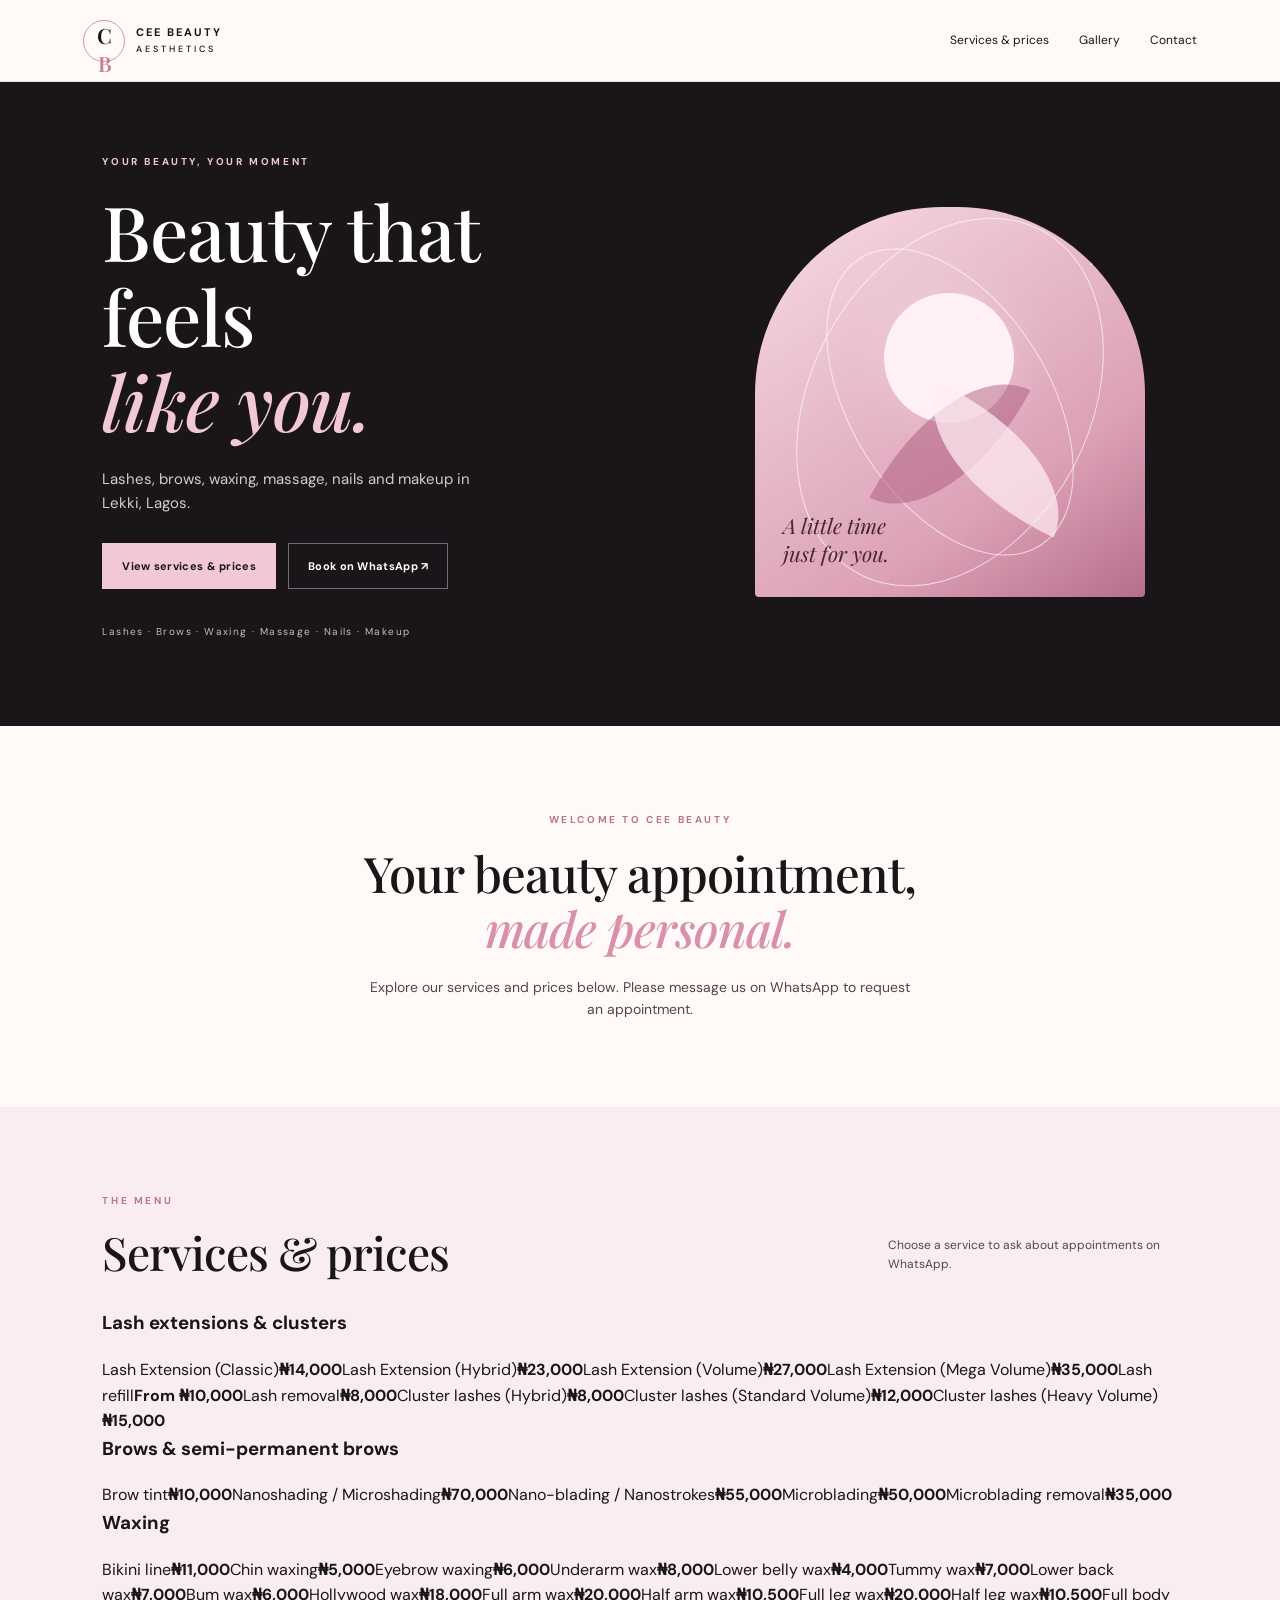
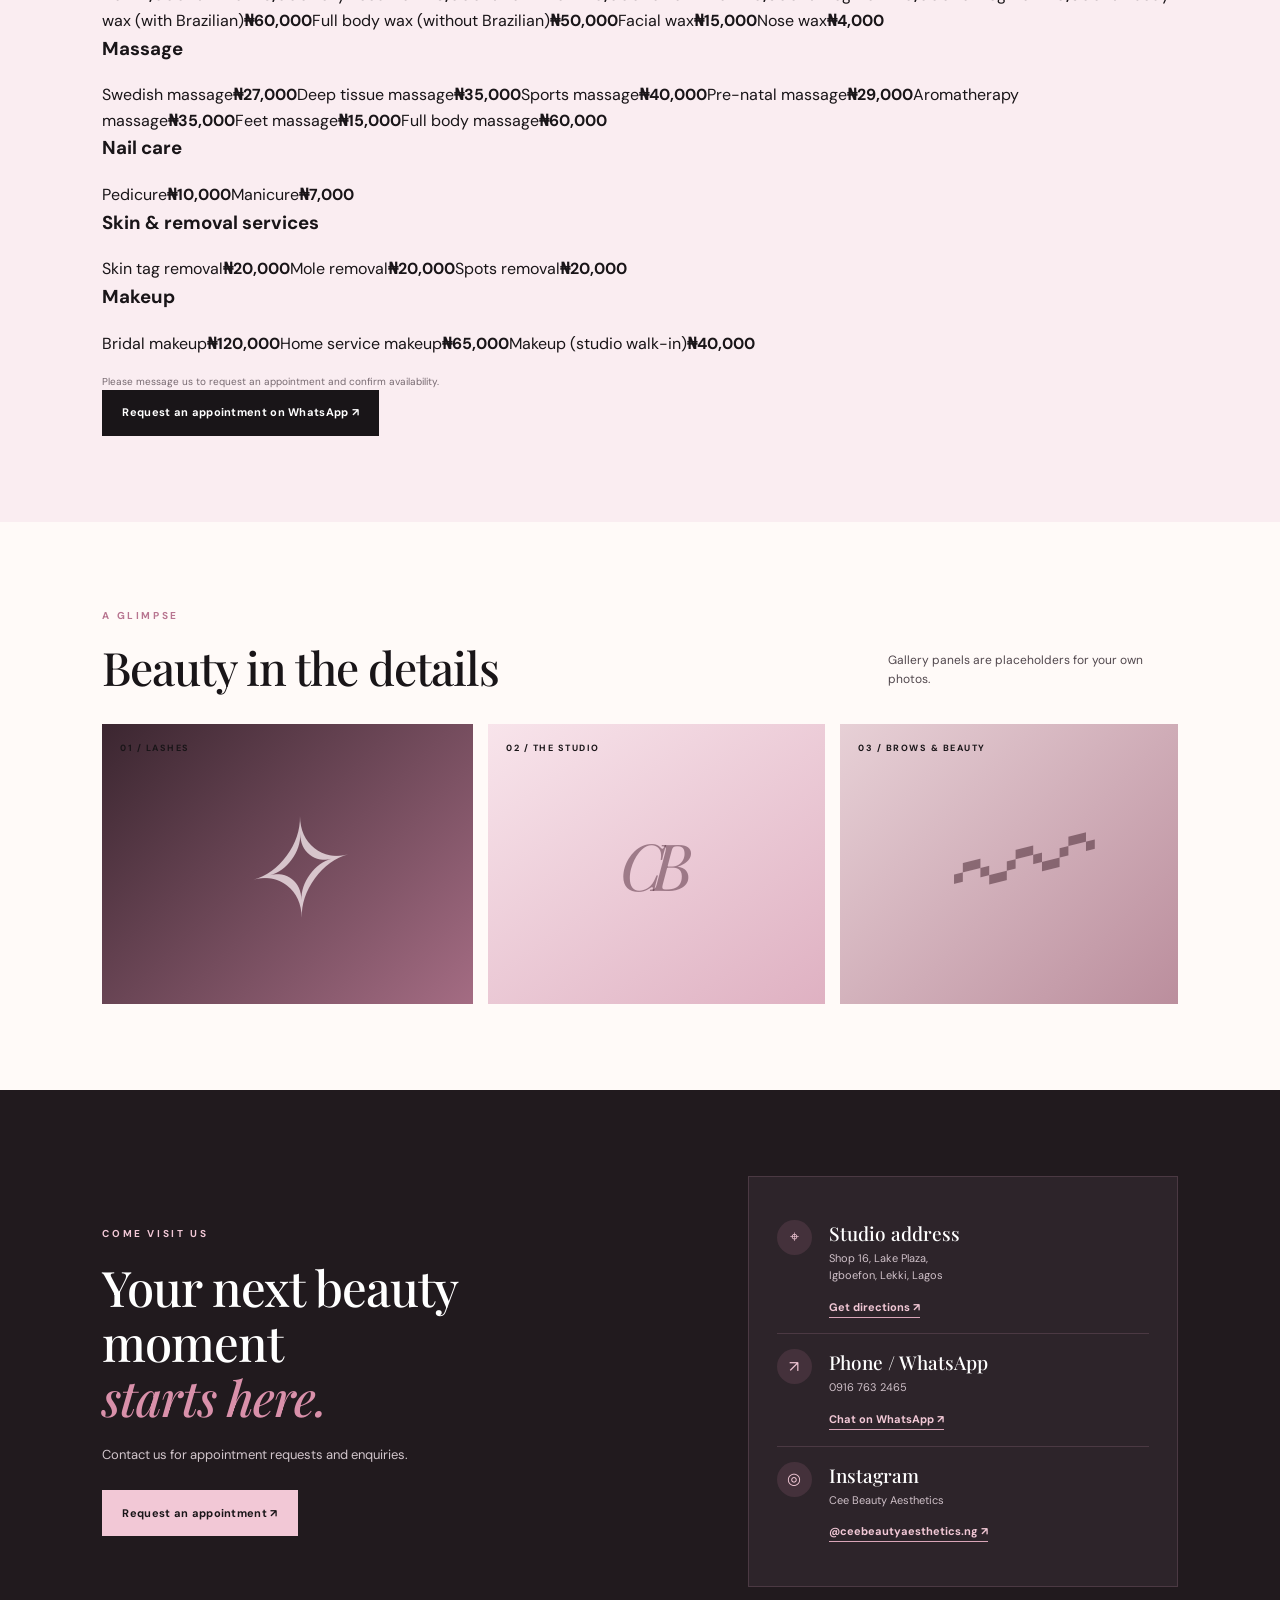
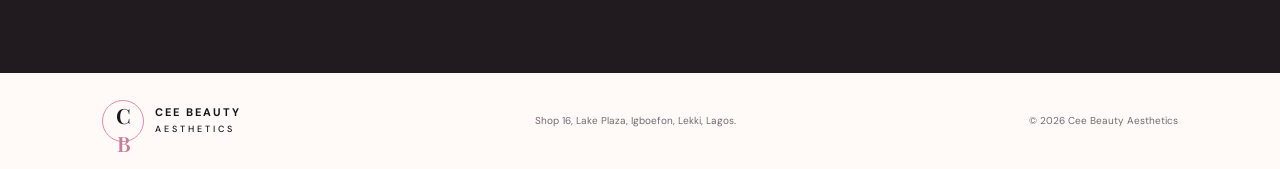
==== index.html @ 44497f0c "Add files via upload" ====
<!DOCTYPE html>
<html lang="en"><head>
<meta charset="UTF-8"><meta name="viewport" content="width=device-width, initial-scale=1">
<meta name="theme-color" content="#171316">
<meta name="description" content="Cee Beauty Aesthetics in Igboefon, Lekki, Lagos. View beauty services and prices and request appointments on WhatsApp.">
<title>Cee Beauty Aesthetics | Lekki, Lagos</title><link rel="stylesheet" href="style.css">
</head><body>
<header class="site-header">
<a class="brand" href="#home" aria-label="Cee Beauty Aesthetics home"><span class="brand-mark">C<span>B</span></span><span class="brand-name">CEE BEAUTY <small>AESTHETICS</small></span></a>
<button class="menu-toggle" id="menuToggle" aria-label="Open navigation" aria-expanded="false">☰</button>
<nav id="navMenu"><a href="#services">Services & prices</a><a href="#gallery">Gallery</a><a href="#contact">Contact</a></nav>
</header><main>
<section class="hero" id="home"><div class="hero-copy"><p class="eyebrow">YOUR BEAUTY, YOUR MOMENT</p>
<h1>Beauty that feels<br><em>like you.</em></h1><p class="hero-text">Lashes, brows, waxing, massage, nails and makeup in Lekki, Lagos.</p>
<div class="hero-actions"><a class="button button-pink" href="#services">View services & prices</a><a class="button button-outline" href="#" data-whatsapp>Book on WhatsApp ↗</a></div>
<p class="hero-note">Lashes · Brows · Waxing · Massage · Nails · Makeup</p></div>
<div class="hero-art" role="img" aria-label="Abstract blush-pink beauty-inspired artwork"><div class="art-orbit orbit-one"></div><div class="art-orbit orbit-two"></div><div class="art-sun"></div><div class="art-petal petal-one"></div><div class="art-petal petal-two"></div><div class="art-caption">A little time<br>just for you.</div><span class="art-star">✳</span></div></section>
<section class="intro section-pad"><p class="eyebrow">WELCOME TO CEE BEAUTY</p><h2>Your beauty appointment,<br><em>made personal.</em></h2><p>Explore our services and prices below. Please message us on WhatsApp to request an appointment.</p></section>
<section class="services section-pad" id="services"><div class="section-heading"><div><p class="eyebrow">THE MENU</p><h2>Services & prices</h2></div><p>Choose a service to ask about appointments on WhatsApp.</p></div>
<div class="price-category"><h3>Lash extensions &amp; clusters</h3><div class="price-list"><a href="#" data-service="Lash Extension (Classic)" class="price-row"><span>Lash Extension (Classic)</span><strong>₦14,000</strong></a><a href="#" data-service="Lash Extension (Hybrid)" class="price-row"><span>Lash Extension (Hybrid)</span><strong>₦23,000</strong></a><a href="#" data-service="Lash Extension (Volume)" class="price-row"><span>Lash Extension (Volume)</span><strong>₦27,000</strong></a><a href="#" data-service="Lash Extension (Mega Volume)" class="price-row"><span>Lash Extension (Mega Volume)</span><strong>₦35,000</strong></a><a href="#" data-service="Lash refill" class="price-row"><span>Lash refill</span><strong>From ₦10,000</strong></a><a href="#" data-service="Lash removal" class="price-row"><span>Lash removal</span><strong>₦8,000</strong></a><a href="#" data-service="Cluster lashes (Hybrid)" class="price-row"><span>Cluster lashes (Hybrid)</span><strong>₦8,000</strong></a><a href="#" data-service="Cluster lashes (Standard Volume)" class="price-row"><span>Cluster lashes (Standard Volume)</span><strong>₦12,000</strong></a><a href="#" data-service="Cluster lashes (Heavy Volume)" class="price-row"><span>Cluster lashes (Heavy Volume)</span><strong>₦15,000</strong></a></div></div>
<div class="price-category"><h3>Brows &amp; semi-permanent brows</h3><div class="price-list"><a href="#" data-service="Brow tint" class="price-row"><span>Brow tint</span><strong>₦10,000</strong></a><a href="#" data-service="Nanoshading / Microshading" class="price-row"><span>Nanoshading / Microshading</span><strong>₦70,000</strong></a><a href="#" data-service="Nano-blading / Nanostrokes" class="price-row"><span>Nano-blading / Nanostrokes</span><strong>₦55,000</strong></a><a href="#" data-service="Microblading" class="price-row"><span>Microblading</span><strong>₦50,000</strong></a><a href="#" data-service="Microblading removal" class="price-row"><span>Microblading removal</span><strong>₦35,000</strong></a></div></div>
<div class="price-category"><h3>Waxing</h3><div class="price-list"><a href="#" data-service="Bikini line" class="price-row"><span>Bikini line</span><strong>₦11,000</strong></a><a href="#" data-service="Chin waxing" class="price-row"><span>Chin waxing</span><strong>₦5,000</strong></a><a href="#" data-service="Eyebrow waxing" class="price-row"><span>Eyebrow waxing</span><strong>₦6,000</strong></a><a href="#" data-service="Underarm wax" class="price-row"><span>Underarm wax</span><strong>₦8,000</strong></a><a href="#" data-service="Lower belly wax" class="price-row"><span>Lower belly wax</span><strong>₦4,000</strong></a><a href="#" data-service="Tummy wax" class="price-row"><span>Tummy wax</span><strong>₦7,000</strong></a><a href="#" data-service="Lower back wax" class="price-row"><span>Lower back wax</span><strong>₦7,000</strong></a><a href="#" data-service="Bum wax" class="price-row"><span>Bum wax</span><strong>₦6,000</strong></a><a href="#" data-service="Hollywood wax" class="price-row"><span>Hollywood wax</span><strong>₦18,000</strong></a><a href="#" data-service="Full arm wax" class="price-row"><span>Full arm wax</span><strong>₦20,000</strong></a><a href="#" data-service="Half arm wax" class="price-row"><span>Half arm wax</span><strong>₦10,500</strong></a><a href="#" data-service="Full leg wax" class="price-row"><span>Full leg wax</span><strong>₦20,000</strong></a><a href="#" data-service="Half leg wax" class="price-row"><span>Half leg wax</span><strong>₦10,500</strong></a><a href="#" data-service="Full body wax (with Brazilian)" class="price-row"><span>Full body wax (with Brazilian)</span><strong>₦60,000</strong></a><a href="#" data-service="Full body wax (without Brazilian)" class="price-row"><span>Full body wax (without Brazilian)</span><strong>₦50,000</strong></a><a href="#" data-service="Facial wax" class="price-row"><span>Facial wax</span><strong>₦15,000</strong></a><a href="#" data-service="Nose wax" class="price-row"><span>Nose wax</span><strong>₦4,000</strong></a></div></div>
<div class="price-category"><h3>Massage</h3><div class="price-list"><a href="#" data-service="Swedish massage" class="price-row"><span>Swedish massage</span><strong>₦27,000</strong></a><a href="#" data-service="Deep tissue massage" class="price-row"><span>Deep tissue massage</span><strong>₦35,000</strong></a><a href="#" data-service="Sports massage" class="price-row"><span>Sports massage</span><strong>₦40,000</strong></a><a href="#" data-service="Pre-natal massage" class="price-row"><span>Pre-natal massage</span><strong>₦29,000</strong></a><a href="#" data-service="Aromatherapy massage" class="price-row"><span>Aromatherapy massage</span><strong>₦35,000</strong></a><a href="#" data-service="Feet massage" class="price-row"><span>Feet massage</span><strong>₦15,000</strong></a><a href="#" data-service="Full body massage" class="price-row"><span>Full body massage</span><strong>₦60,000</strong></a></div></div>
<div class="price-category"><h3>Nail care</h3><div class="price-list"><a href="#" data-service="Pedicure" class="price-row"><span>Pedicure</span><strong>₦10,000</strong></a><a href="#" data-service="Manicure" class="price-row"><span>Manicure</span><strong>₦7,000</strong></a></div></div>
<div class="price-category"><h3>Skin &amp; removal services</h3><div class="price-list"><a href="#" data-service="Skin tag removal" class="price-row"><span>Skin tag removal</span><strong>₦20,000</strong></a><a href="#" data-service="Mole removal" class="price-row"><span>Mole removal</span><strong>₦20,000</strong></a><a href="#" data-service="Spots removal" class="price-row"><span>Spots removal</span><strong>₦20,000</strong></a></div></div>
<div class="price-category"><h3>Makeup</h3><div class="price-list"><a href="#" data-service="Bridal makeup" class="price-row"><span>Bridal makeup</span><strong>₦120,000</strong></a><a href="#" data-service="Home service makeup" class="price-row"><span>Home service makeup</span><strong>₦65,000</strong></a><a href="#" data-service="Makeup (studio walk-in)" class="price-row"><span>Makeup (studio walk-in)</span><strong>₦40,000</strong></a></div></div>
<p class="fine-print">Please message us to request an appointment and confirm availability.</p><div class="center-cta"><a href="#" class="button button-dark" data-whatsapp>Request an appointment on WhatsApp ↗</a></div></section>
<section class="gallery section-pad" id="gallery"><div class="section-heading"><div><p class="eyebrow">A GLIMPSE</p><h2>Beauty in the details</h2></div><p>Gallery panels are placeholders for your own photos.</p></div>
<div class="gallery-grid"><div class="gallery-tile gallery-lash"><span>01 / LASHES</span><div class="gallery-art lash-art">✧</div></div><div class="gallery-tile gallery-studio"><span>02 / THE STUDIO</span><div class="gallery-art studio-art">C B</div></div><div class="gallery-tile gallery-brow"><span>03 / BROWS & BEAUTY</span><div class="gallery-art brow-art">〰</div></div></div></section>
<section class="visit section-pad" id="contact"><div class="visit-copy"><p class="eyebrow">COME VISIT US</p><h2>Your next beauty moment<br><em>starts here.</em></h2><p>Contact us for appointment requests and enquiries.</p><a class="button button-pink" href="#" data-whatsapp>Request an appointment ↗</a></div>
<div class="contact-card">
<div class="contact-item"><span class="contact-icon">⌖</span><div><h3>Studio address</h3><p>Shop 16, Lake Plaza,<br>Igboefon, Lekki, Lagos</p><a class="text-link" target="_blank" rel="noopener" href="https://www.google.com/maps/search/?api=1&query=Shop+16+Lake+Plaza+Igboefon+Lekki+Lagos">Get directions ↗</a></div></div>
<div class="contact-item"><span class="contact-icon">↗</span><div><h3>Phone / WhatsApp</h3><p>0916 763 2465</p><a class="text-link" href="https://wa.me/2349167632465" target="_blank" rel="noopener">Chat on WhatsApp ↗</a></div></div>
<div class="contact-item"><span class="contact-icon">◎</span><div><h3>Instagram</h3><p>Cee Beauty Aesthetics</p><a class="text-link" href="https://www.instagram.com/ceebeautyaesthetics.ng/" target="_blank" rel="noopener">@ceebeautyaesthetics.ng ↗</a></div></div>
</div></section></main>
<footer class="site-footer"><a class="brand footer-brand" href="#home"><span class="brand-mark">C<span>B</span></span><span class="brand-name">CEE BEAUTY <small>AESTHETICS</small></span></a><p>Shop 16, Lake Plaza, Igboefon, Lekki, Lagos.</p><p>© <span id="year"></span> Cee Beauty Aesthetics</p></footer>
<script src="script.js"></script></body></html>
---- style.css ----
@import url('https://fonts.googleapis.com/css2?family=DM+Sans:wght@400;500;600;700&family=Playfair+Display:ital,wght@0,500;0,600;0,700;1,500;1,600&display=swap');
:root{--ink:#191518;--ink-soft:#51474d;--pink:#f2c8d6;--pink-light:#faedf1;--pink-deep:#d990aa;--paper:#fffaf8;--line:#e9dfe2;--white:#fff;--serif:'Playfair Display',Georgia,serif;--sans:'DM Sans',Arial,sans-serif}
*{box-sizing:border-box}html{scroll-behavior:smooth;scroll-padding-top:84px}body{margin:0;background:var(--paper);color:var(--ink);font-family:var(--sans);line-height:1.6}a{color:inherit;text-decoration:none}.site-header{height:82px;padding:0 6.5%;display:flex;align-items:center;justify-content:space-between;background:rgba(255,250,248,.96);border-bottom:1px solid var(--line);position:sticky;top:0;z-index:10;backdrop-filter:blur(12px)}.brand{display:flex;align-items:center;gap:11px}.brand-mark{width:42px;height:42px;border:1px solid var(--pink-deep);border-radius:50%;display:grid;place-items:center;font:600 21px var(--serif);letter-spacing:-5px;padding-right:4px;color:var(--ink)}.brand-mark span{color:#c77e99}.brand-name{font-size:11px;font-weight:700;letter-spacing:2px;line-height:1.25}.brand-name small{display:block;font-size:9px;font-weight:500;letter-spacing:3px;margin-top:4px}.site-header nav{display:flex;gap:30px;font-size:12px}.site-header nav a:hover,.text-link:hover{color:#b36583}.menu-toggle{display:none;background:none;border:0;font-size:25px;color:var(--ink)}
.hero{background:var(--ink);color:var(--white);padding:72px 8% 76px;min-height:560px;display:grid;grid-template-columns:1fr .85fr;align-items:center;gap:8%}.eyebrow{font-size:10px;letter-spacing:2.6px;font-weight:700;color:#b87590;margin:0 0 18px}.hero .eyebrow{color:var(--pink)}h1,h2,h3,p{margin-top:0}h1,h2{font-family:var(--serif);font-weight:500;letter-spacing:-1px;line-height:1.12}h1{font-size:clamp(46px,6vw,76px);margin-bottom:24px}h1 em,h2 em{font-weight:500;color:var(--pink-deep)}.hero h1 em{color:var(--pink)}.hero-text{max-width:390px;color:#d4cbd0;font-size:15px}.hero-actions{display:flex;flex-wrap:wrap;gap:12px;margin-top:28px}.button{display:inline-flex;align-items:center;justify-content:center;min-height:46px;padding:12px 19px;font-size:11px;font-weight:700;letter-spacing:.3px;border:1px solid transparent;transition:transform .2s,background .2s}.button:hover{transform:translateY(-2px)}.button-pink{background:var(--pink);color:var(--ink)}.button-outline{border-color:#776a72;color:white}.button-dark{background:var(--ink);color:white}.hero-note{margin-top:35px;color:#c8bbc2;font-size:10px;letter-spacing:1.4px}.hero-art{height:390px;max-width:390px;width:100%;justify-self:center;position:relative;overflow:hidden;background:linear-gradient(145deg,#f6dbe4,#dca1b7 70%,#b66f8b);border-radius:48% 48% 4px 4px}.art-orbit{position:absolute;border:1px solid rgba(255,255,255,.65);border-radius:50%;width:280px;height:390px;left:50%;top:50%;transform:translate(-50%,-50%) rotate(28deg)}.orbit-two{width:200px;height:340px;transform:translate(-50%,-50%) rotate(-32deg)}.art-sun{position:absolute;width:130px;height:130px;background:#fff1f4;border-radius:50%;top:22%;left:33%;box-shadow:0 0 55px rgba(255,255,255,.22)}.art-petal{position:absolute;background:rgba(169,85,119,.48);width:92px;height:170px;border-radius:100% 0 100% 0;transform:rotate(28deg);top:39%;left:38%}.petal-two{transform:rotate(115deg);left:50%;top:43%;background:rgba(255,239,244,.72)}.art-caption{position:absolute;bottom:30px;left:28px;font:italic 21px var(--serif);color:#482634}.art-star{position:absolute;right:35px;top:28px;color:#fff7f9;font-size:29px}
.section-pad{padding:86px 8%}.intro{text-align:center;max-width:850px;margin:auto}.intro h2,.visit h2{font-size:clamp(34px,4vw,49px);margin-bottom:20px}.intro>p:last-child{max-width:540px;margin:0 auto;color:var(--ink-soft);font-size:14px}.section-heading{display:flex;align-items:end;justify-content:space-between;gap:24px;margin-bottom:30px}.section-heading h2{font-size:clamp(34px,4vw,46px);margin:0}.section-heading>p{max-width:290px;color:var(--ink-soft);font-size:12px;margin:0 0 4px}.services{background:var(--pink-light)}.service-grid{display:grid;grid-template-columns:repeat(3,1fr);gap:14px}.service-card{position:relative;min-height:245px;padding:27px 24px;background:var(--white);border:1px solid #f0e3e8}.service-number{position:absolute;top:19px;right:21px;color:#c7a8b4;font-size:10px;letter-spacing:1px}.service-symbol{font-size:25px;color:#bd7892;margin-bottom:19px}.service-card h3{font:500 23px var(--serif);margin-bottom:10px}.service-card p:not(.price):not(.eyebrow){font-size:12px;color:var(--ink-soft);min-height:40px}.price{font-size:12px;font-weight:700;margin:18px 0 10px}.text-link{font-size:11px;font-weight:700;border-bottom:1px solid #d9a5b8;padding-bottom:3px}.service-card-featured{background:var(--pink);display:flex;flex-direction:column;align-items:flex-start;justify-content:center}.service-card-featured .eyebrow{color:#795064;font-size:9px}.service-card-featured h3{font-size:27px}.service-card-featured p:not(.eyebrow){font-size:12px;color:#514047}.fine-print{font-size:10px;color:#766970;margin:18px 0 0}
.gallery-grid{display:grid;grid-template-columns:1.1fr 1fr 1fr;gap:15px}.gallery-tile{height:280px;position:relative;overflow:hidden;display:flex;align-items:center;justify-content:center}.gallery-tile>span{position:absolute;z-index:2;top:17px;left:18px;font-size:9px;letter-spacing:1.5px;font-weight:700}.gallery-lash{background:linear-gradient(135deg,#3b2630,#a46c83)}.gallery-studio{background:linear-gradient(145deg,#f8e4eb,#dfb1c2)}.gallery-brow{background:linear-gradient(135deg,#e7d0d6,#bb8e9d)}.gallery-art{font:italic 100px var(--serif);color:rgba(255,245,248,.72)}.lash-art{font-size:130px;transform:rotate(-15deg)}.studio-art{font-size:65px;color:rgba(80,42,58,.5);letter-spacing:-14px;padding-right:14px}.brow-art{font-size:145px;color:rgba(77,43,55,.55);transform:rotate(-14deg)}.visit{background:#211a1e;color:white;display:grid;grid-template-columns:1fr .8fr;gap:10%;align-items:center}.visit .eyebrow{color:var(--pink)}.visit-copy>p:not(.eyebrow){max-width:420px;color:#d2c6cc;font-size:13px;margin-bottom:25px}.contact-card{padding:28px;background:#2d242a;border:1px solid #4b3943}.contact-item{display:flex;gap:17px;padding:15px 0;border-bottom:1px solid #4b3943}.contact-item:last-child{border:0}.contact-icon{width:35px;height:35px;flex:0 0 35px;display:grid;place-items:center;background:#44313b;color:var(--pink);border-radius:50%}.contact-item h3{font:500 19px var(--serif);margin:0 0 4px}.contact-item p{font-size:11px;color:#d0c1c9;margin:0 0 8px}.contact-item .text-link{color:var(--pink)}.site-footer{padding:27px 8%;display:flex;align-items:center;justify-content:space-between;gap:18px;flex-wrap:wrap}.footer-brand .brand-mark{border-color:#d990aa}.site-footer>p{margin:0;font-size:10px;color:#766970}
@media(max-width:760px){.site-header{height:72px;padding:0 5%}.menu-toggle{display:block}.site-header nav{display:none;position:absolute;top:71px;left:0;right:0;background:var(--paper);padding:18px 6%;border-bottom:1px solid var(--line);flex-direction:column;gap:16px}.site-header nav.open{display:flex}.hero{grid-template-columns:1fr;padding:55px 7% 48px;gap:36px}.hero-art{height:300px;max-width:320px;width:100%}.hero-copy{text-align:left}.hero-actions{gap:9px}.button{padding:12px 14px}.section-pad{padding:64px 7%}.section-heading{display:block}.section-heading>p{margin-top:14px}.service-grid{grid-template-columns:1fr 1fr;gap:10px}.service-card{padding:22px 17px;min-height:255px}.service-card h3{font-size:21px}.gallery-grid{grid-template-columns:1fr 1fr}.gallery-tile{height:220px}.gallery-tile:first-child{grid-column:span 2;height:250px}.visit{grid-template-columns:1fr;gap:30px}.contact-card{padding:20px}.site-footer{padding:25px 7%;align-items:flex-start;flex-direction:column;gap:14px}}
@media(max-width:390px){.service-grid{grid-template-columns:1fr}.service-card{min-height:0}.service-card p:not(.price):not(.eyebrow){min-height:0}.gallery-grid{grid-template-columns:1fr}.gallery-tile:first-child{grid-column:auto}.hero-actions{flex-direction:column;align-items:stretch}.button{width:100%}}
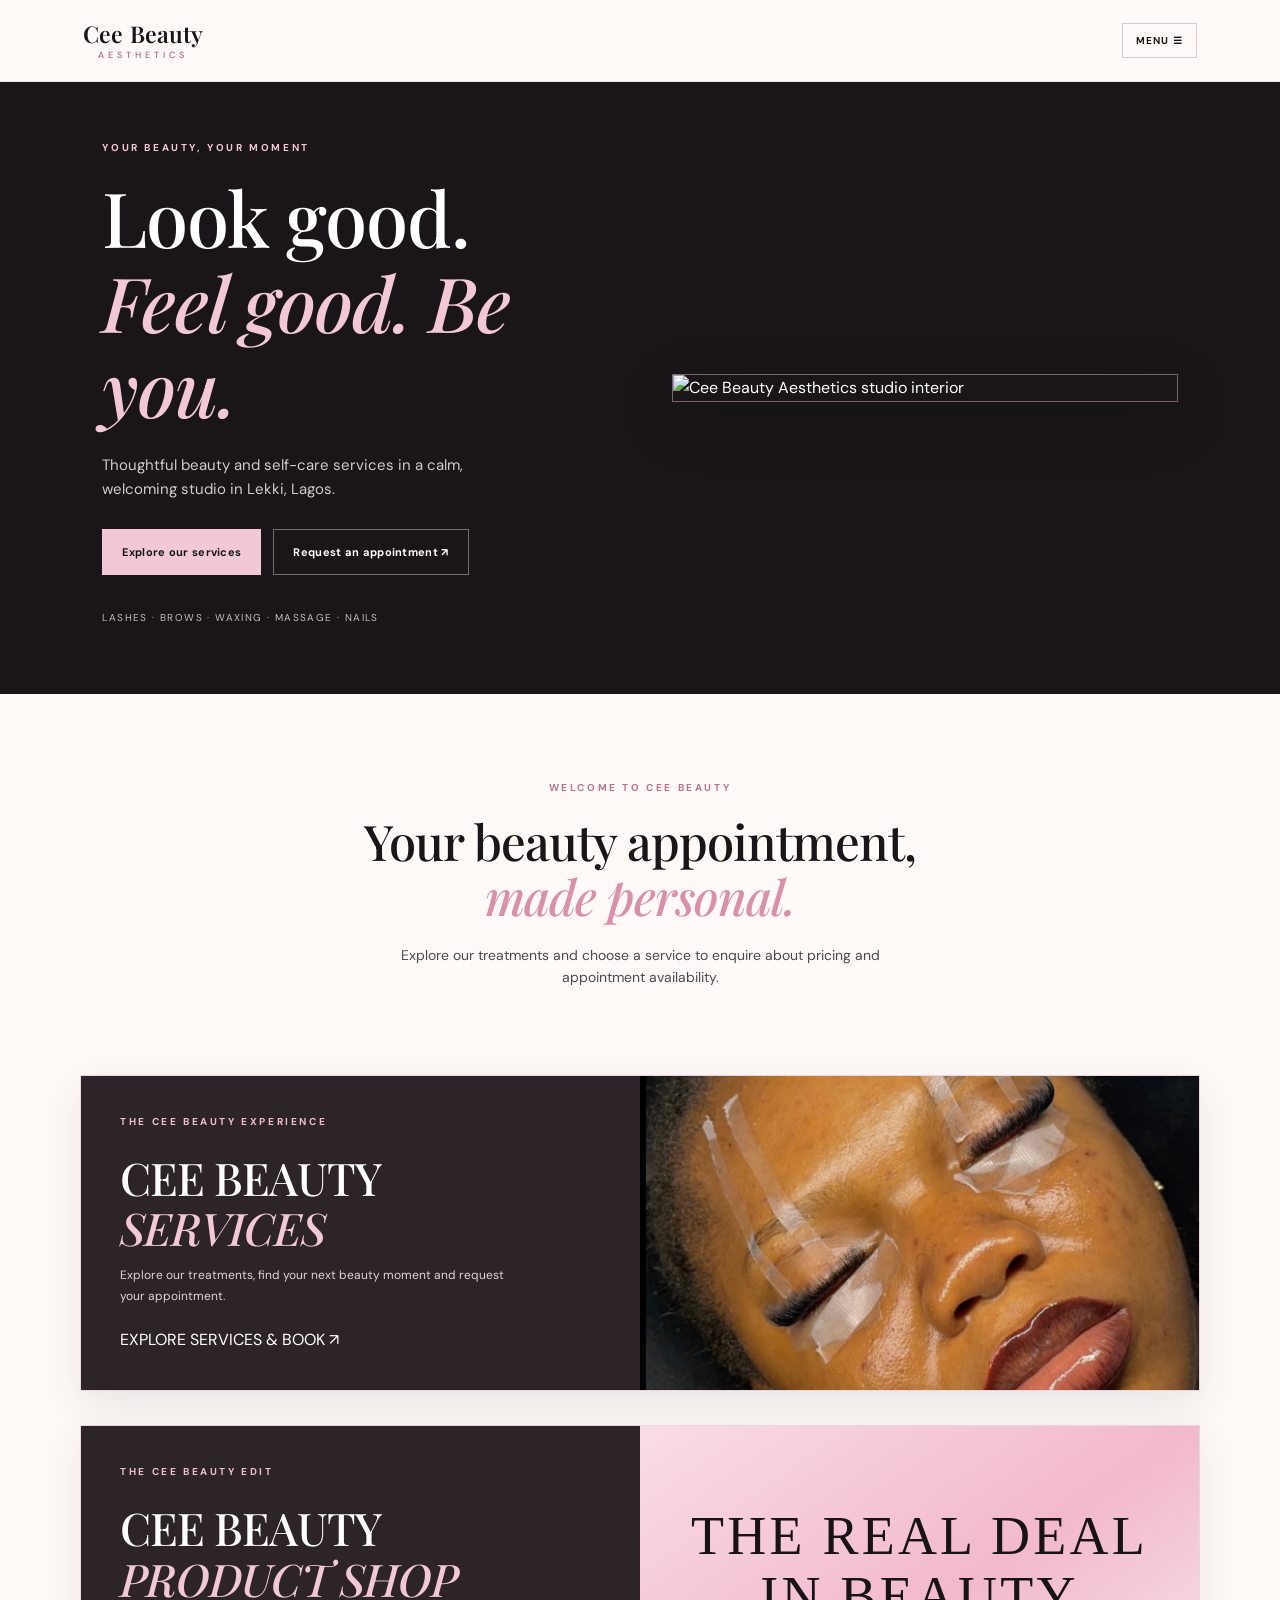
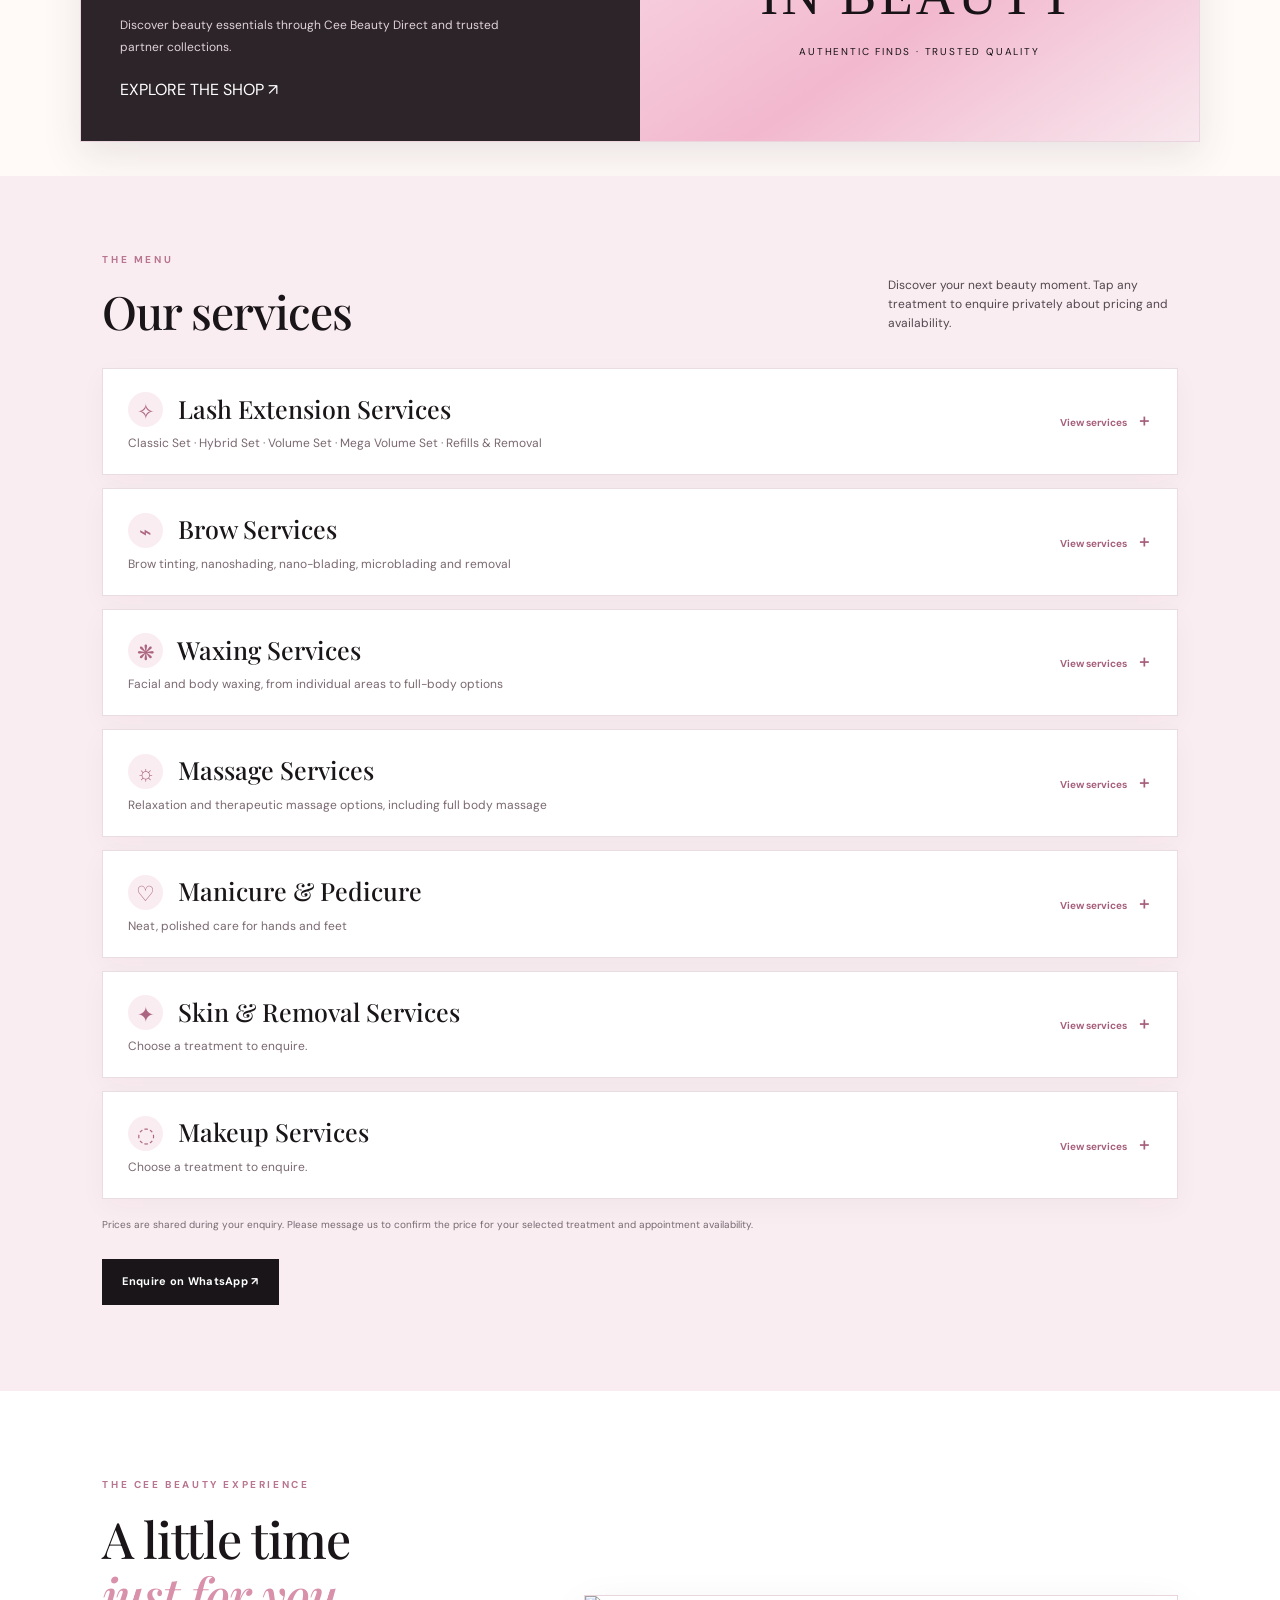
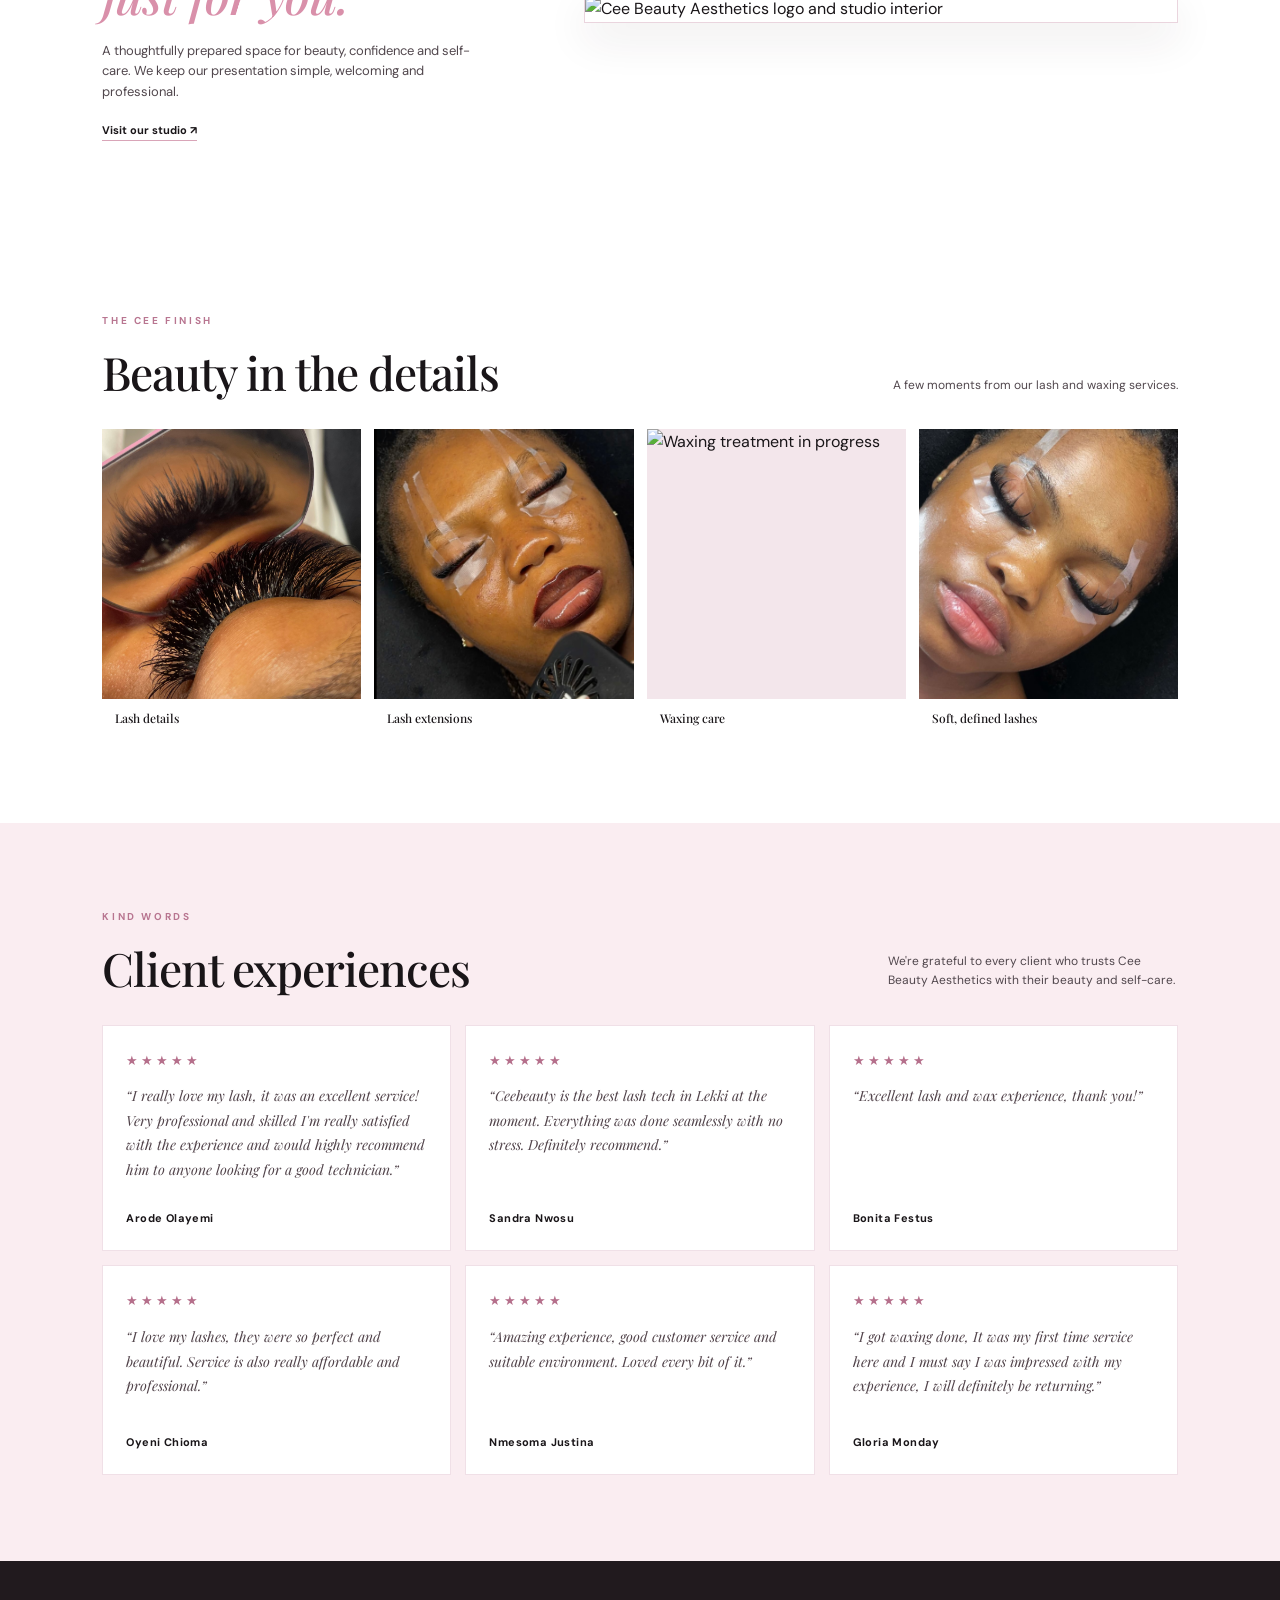
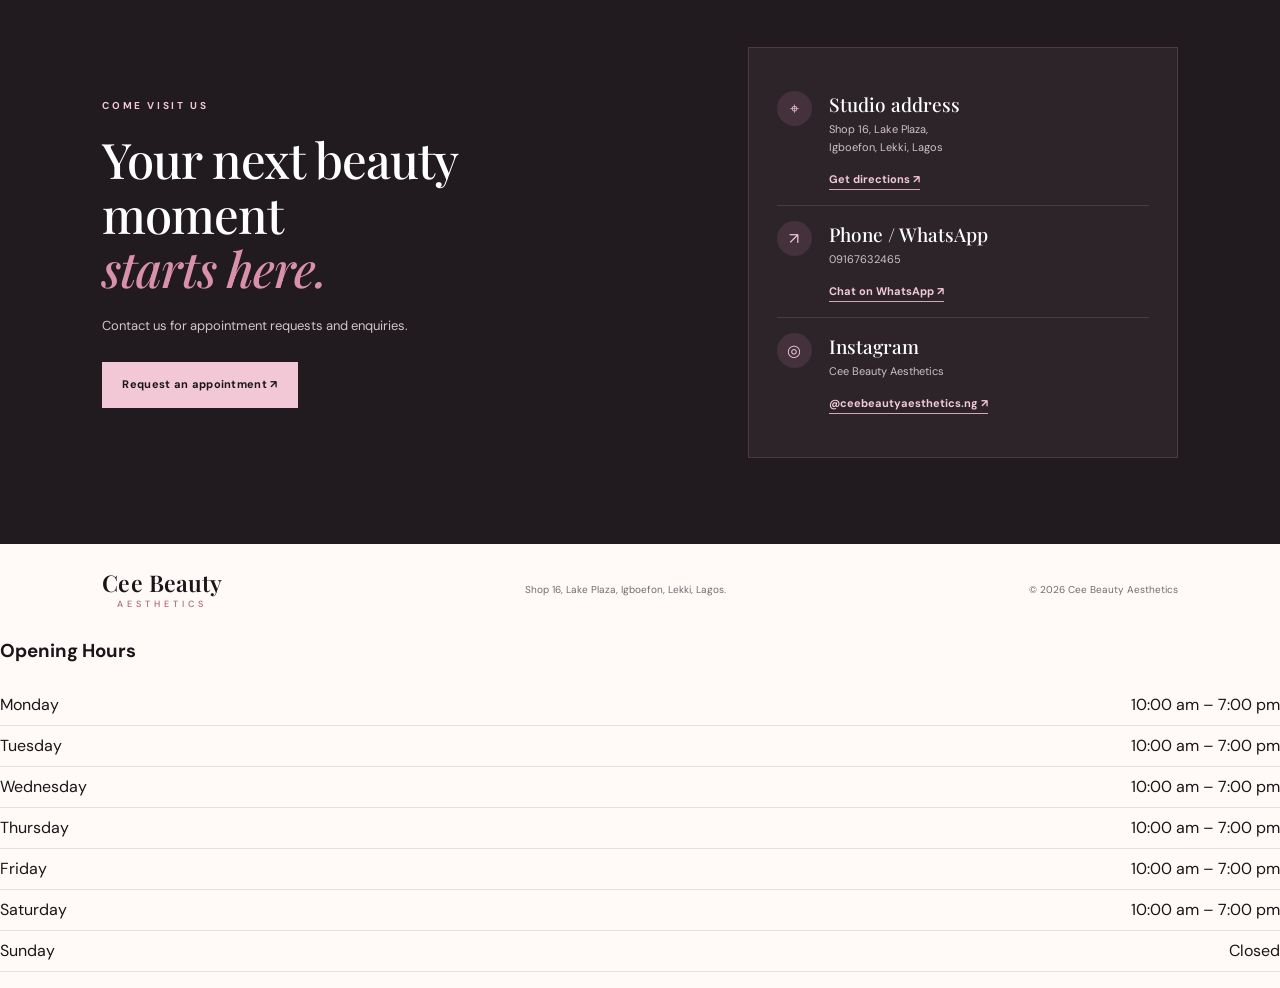
==== commit 8fafc8cb: "Add files via upload" ====
--- a/index.html
+++ b/index.html
@@ -2,36 +2,64 @@
 <html lang="en"><head>
 <meta charset="UTF-8"><meta name="viewport" content="width=device-width, initial-scale=1">
 <meta name="theme-color" content="#171316">
-<meta name="description" content="Cee Beauty Aesthetics in Igboefon, Lekki, Lagos. View beauty services and prices and request appointments on WhatsApp.">
+<meta name="description" content="Cee Beauty Aesthetics in Igboefon, Lekki, Lagos. Explore lashes, brows, waxing, massage and nail services at Cee Beauty Aesthetics in Lekki, Lagos. Request an appointment on WhatsApp.">
 <title>Cee Beauty Aesthetics | Lekki, Lagos</title><link rel="stylesheet" href="style.css">
 </head><body>
 <header class="site-header">
-<a class="brand" href="#home" aria-label="Cee Beauty Aesthetics home"><span class="brand-mark">C<span>B</span></span><span class="brand-name">CEE BEAUTY <small>AESTHETICS</small></span></a>
-<button class="menu-toggle" id="menuToggle" aria-label="Open navigation" aria-expanded="false">☰</button>
-<nav id="navMenu"><a href="#services">Services & prices</a><a href="#gallery">Gallery</a><a href="#contact">Contact</a></nav>
+<a class="brand brand-wordmark" href="#home" aria-label="Cee Beauty Aesthetics home"><span class="brand-name">Cee Beauty <small>AESTHETICS</small></span></a>
+<button class="menu-toggle" id="menuToggle" aria-label="Open navigation" aria-expanded="false">MENU ☰</button>
+<nav id="navMenu" aria-label="Main menu"><a href="shop.html">Product shop</a><a href="services.html">Our services</a><a href="studio-rental.html">Studio rental</a><a href="#reviews">Reviews</a><a href="#contact">Contact</a></nav>
 </header><main>
 <section class="hero" id="home"><div class="hero-copy"><p class="eyebrow">YOUR BEAUTY, YOUR MOMENT</p>
-<h1>Beauty that feels<br><em>like you.</em></h1><p class="hero-text">Lashes, brows, waxing, massage, nails and makeup in Lekki, Lagos.</p>
-<div class="hero-actions"><a class="button button-pink" href="#services">View services & prices</a><a class="button button-outline" href="#" data-whatsapp>Book on WhatsApp ↗</a></div>
-<p class="hero-note">Lashes · Brows · Waxing · Massage · Nails · Makeup</p></div>
-<div class="hero-art" role="img" aria-label="Abstract blush-pink beauty-inspired artwork"><div class="art-orbit orbit-one"></div><div class="art-orbit orbit-two"></div><div class="art-sun"></div><div class="art-petal petal-one"></div><div class="art-petal petal-two"></div><div class="art-caption">A little time<br>just for you.</div><span class="art-star">✳</span></div></section>
-<section class="intro section-pad"><p class="eyebrow">WELCOME TO CEE BEAUTY</p><h2>Your beauty appointment,<br><em>made personal.</em></h2><p>Explore our services and prices below. Please message us on WhatsApp to request an appointment.</p></section>
-<section class="services section-pad" id="services"><div class="section-heading"><div><p class="eyebrow">THE MENU</p><h2>Services & prices</h2></div><p>Choose a service to ask about appointments on WhatsApp.</p></div>
-<div class="price-category"><h3>Lash extensions &amp; clusters</h3><div class="price-list"><a href="#" data-service="Lash Extension (Classic)" class="price-row"><span>Lash Extension (Classic)</span><strong>₦14,000</strong></a><a href="#" data-service="Lash Extension (Hybrid)" class="price-row"><span>Lash Extension (Hybrid)</span><strong>₦23,000</strong></a><a href="#" data-service="Lash Extension (Volume)" class="price-row"><span>Lash Extension (Volume)</span><strong>₦27,000</strong></a><a href="#" data-service="Lash Extension (Mega Volume)" class="price-row"><span>Lash Extension (Mega Volume)</span><strong>₦35,000</strong></a><a href="#" data-service="Lash refill" class="price-row"><span>Lash refill</span><strong>From ₦10,000</strong></a><a href="#" data-service="Lash removal" class="price-row"><span>Lash removal</span><strong>₦8,000</strong></a><a href="#" data-service="Cluster lashes (Hybrid)" class="price-row"><span>Cluster lashes (Hybrid)</span><strong>₦8,000</strong></a><a href="#" data-service="Cluster lashes (Standard Volume)" class="price-row"><span>Cluster lashes (Standard Volume)</span><strong>₦12,000</strong></a><a href="#" data-service="Cluster lashes (Heavy Volume)" class="price-row"><span>Cluster lashes (Heavy Volume)</span><strong>₦15,000</strong></a></div></div>
-<div class="price-category"><h3>Brows &amp; semi-permanent brows</h3><div class="price-list"><a href="#" data-service="Brow tint" class="price-row"><span>Brow tint</span><strong>₦10,000</strong></a><a href="#" data-service="Nanoshading / Microshading" class="price-row"><span>Nanoshading / Microshading</span><strong>₦70,000</strong></a><a href="#" data-service="Nano-blading / Nanostrokes" class="price-row"><span>Nano-blading / Nanostrokes</span><strong>₦55,000</strong></a><a href="#" data-service="Microblading" class="price-row"><span>Microblading</span><strong>₦50,000</strong></a><a href="#" data-service="Microblading removal" class="price-row"><span>Microblading removal</span><strong>₦35,000</strong></a></div></div>
-<div class="price-category"><h3>Waxing</h3><div class="price-list"><a href="#" data-service="Bikini line" class="price-row"><span>Bikini line</span><strong>₦11,000</strong></a><a href="#" data-service="Chin waxing" class="price-row"><span>Chin waxing</span><strong>₦5,000</strong></a><a href="#" data-service="Eyebrow waxing" class="price-row"><span>Eyebrow waxing</span><strong>₦6,000</strong></a><a href="#" data-service="Underarm wax" class="price-row"><span>Underarm wax</span><strong>₦8,000</strong></a><a href="#" data-service="Lower belly wax" class="price-row"><span>Lower belly wax</span><strong>₦4,000</strong></a><a href="#" data-service="Tummy wax" class="price-row"><span>Tummy wax</span><strong>₦7,000</strong></a><a href="#" data-service="Lower back wax" class="price-row"><span>Lower back wax</span><strong>₦7,000</strong></a><a href="#" data-service="Bum wax" class="price-row"><span>Bum wax</span><strong>₦6,000</strong></a><a href="#" data-service="Hollywood wax" class="price-row"><span>Hollywood wax</span><strong>₦18,000</strong></a><a href="#" data-service="Full arm wax" class="price-row"><span>Full arm wax</span><strong>₦20,000</strong></a><a href="#" data-service="Half arm wax" class="price-row"><span>Half arm wax</span><strong>₦10,500</strong></a><a href="#" data-service="Full leg wax" class="price-row"><span>Full leg wax</span><strong>₦20,000</strong></a><a href="#" data-service="Half leg wax" class="price-row"><span>Half leg wax</span><strong>₦10,500</strong></a><a href="#" data-service="Full body wax (with Brazilian)" class="price-row"><span>Full body wax (with Brazilian)</span><strong>₦60,000</strong></a><a href="#" data-service="Full body wax (without Brazilian)" class="price-row"><span>Full body wax (without Brazilian)</span><strong>₦50,000</strong></a><a href="#" data-service="Facial wax" class="price-row"><span>Facial wax</span><strong>₦15,000</strong></a><a href="#" data-service="Nose wax" class="price-row"><span>Nose wax</span><strong>₦4,000</strong></a></div></div>
-<div class="price-category"><h3>Massage</h3><div class="price-list"><a href="#" data-service="Swedish massage" class="price-row"><span>Swedish massage</span><strong>₦27,000</strong></a><a href="#" data-service="Deep tissue massage" class="price-row"><span>Deep tissue massage</span><strong>₦35,000</strong></a><a href="#" data-service="Sports massage" class="price-row"><span>Sports massage</span><strong>₦40,000</strong></a><a href="#" data-service="Pre-natal massage" class="price-row"><span>Pre-natal massage</span><strong>₦29,000</strong></a><a href="#" data-service="Aromatherapy massage" class="price-row"><span>Aromatherapy massage</span><strong>₦35,000</strong></a><a href="#" data-service="Feet massage" class="price-row"><span>Feet massage</span><strong>₦15,000</strong></a><a href="#" data-service="Full body massage" class="price-row"><span>Full body massage</span><strong>₦60,000</strong></a></div></div>
-<div class="price-category"><h3>Nail care</h3><div class="price-list"><a href="#" data-service="Pedicure" class="price-row"><span>Pedicure</span><strong>₦10,000</strong></a><a href="#" data-service="Manicure" class="price-row"><span>Manicure</span><strong>₦7,000</strong></a></div></div>
-<div class="price-category"><h3>Skin &amp; removal services</h3><div class="price-list"><a href="#" data-service="Skin tag removal" class="price-row"><span>Skin tag removal</span><strong>₦20,000</strong></a><a href="#" data-service="Mole removal" class="price-row"><span>Mole removal</span><strong>₦20,000</strong></a><a href="#" data-service="Spots removal" class="price-row"><span>Spots removal</span><strong>₦20,000</strong></a></div></div>
-<div class="price-category"><h3>Makeup</h3><div class="price-list"><a href="#" data-service="Bridal makeup" class="price-row"><span>Bridal makeup</span><strong>₦120,000</strong></a><a href="#" data-service="Home service makeup" class="price-row"><span>Home service makeup</span><strong>₦65,000</strong></a><a href="#" data-service="Makeup (studio walk-in)" class="price-row"><span>Makeup (studio walk-in)</span><strong>₦40,000</strong></a></div></div>
-<p class="fine-print">Please message us to request an appointment and confirm availability.</p><div class="center-cta"><a href="#" class="button button-dark" data-whatsapp>Request an appointment on WhatsApp ↗</a></div></section>
-<section class="gallery section-pad" id="gallery"><div class="section-heading"><div><p class="eyebrow">A GLIMPSE</p><h2>Beauty in the details</h2></div><p>Gallery panels are placeholders for your own photos.</p></div>
-<div class="gallery-grid"><div class="gallery-tile gallery-lash"><span>01 / LASHES</span><div class="gallery-art lash-art">✧</div></div><div class="gallery-tile gallery-studio"><span>02 / THE STUDIO</span><div class="gallery-art studio-art">C B</div></div><div class="gallery-tile gallery-brow"><span>03 / BROWS & BEAUTY</span><div class="gallery-art brow-art">〰</div></div></div></section>
+<h1>Look good.<br><em>Feel good. Be you.</em></h1><p class="hero-text">Thoughtful beauty and self-care services in a calm, welcoming studio in Lekki, Lagos.</p>
+<div class="hero-actions"><a class="button button-pink" href="services.html">Explore our services</a><a class="button button-outline" href="#" data-whatsapp>Request an appointment ↗</a></div>
+<p class="hero-note">LASHES · BROWS · WAXING · MASSAGE · NAILS</p></div>
+<div class="hero-photo"><img src="studio-interior.jpeg" alt="Cee Beauty Aesthetics studio interior"></div></section>
+<section class="intro section-pad"><p class="eyebrow">WELCOME TO CEE BEAUTY</p><h2>Your beauty appointment,<br><em>made personal.</em></h2><p>Explore our treatments and choose a service to enquire about pricing and appointment availability.</p></section>
+<a class="services-home-tile" href="services.html" aria-label="Explore Cee Beauty services and request an appointment"><div class="services-home-tile-copy"><p class="eyebrow">THE CEE BEAUTY EXPERIENCE</p><h2>CEE BEAUTY<br><em>SERVICES</em></h2><p>Explore our treatments, find your next beauty moment and request your appointment.</p><span class="tile-link">EXPLORE SERVICES &amp; BOOK ↗</span></div><div class="services-home-tile-image"><img src="lash-client-1.jpeg" alt="Cee Beauty client wearing a finished lash set"></div></a>
+<a class="services-home-tile shop-home-tile" href="shop.html" aria-label="Explore the Cee Beauty Product Shop"><div class="services-home-tile-copy"><p class="eyebrow">THE CEE BEAUTY EDIT</p><h2>CEE BEAUTY<br><em>PRODUCT SHOP</em></h2><p>Discover beauty essentials through Cee Beauty Direct and trusted partner collections.</p><span class="tile-link">EXPLORE THE SHOP ↗</span></div><div class="services-home-tile-image shop-tile-art" aria-hidden="true"><span>THE REAL DEAL<br>IN BEAUTY</span><small>AUTHENTIC FINDS · TRUSTED QUALITY</small></div></a>
+<section class="services section-pad" id="services"><div class="section-heading"><div><p class="eyebrow">THE MENU</p><h2>Our services</h2></div><p>Discover your next beauty moment. Tap any treatment to enquire privately about pricing and availability.</p></div>
+<details class="service-accordion" data-photo="lash-detail-1.jpeg"><summary><span class="service-summary-copy"><strong><span class="category-icon" aria-hidden="true">✧</span> Lash Extension Services</strong><small>Classic Set · Hybrid Set · Volume Set · Mega Volume Set · Refills &amp; Removal</small></span><span class="accordion-action">View services <b>＋</b></span></summary><div class="accordion-content"><div class="price-list"><a href="#" data-service="Lash Extension (Classic)" class="price-row"><span>Lash Extension (Classic)</span><strong class="enquire-label">Enquire ↗</strong></a><a href="#" data-service="Lash Extension (Hybrid)" class="price-row"><span>Lash Extension (Hybrid)</span><strong class="enquire-label">Enquire ↗</strong></a><a href="#" data-service="Lash Extension (Volume)" class="price-row"><span>Lash Extension (Volume)</span><strong class="enquire-label">Enquire ↗</strong></a><a href="#" data-service="Lash Extension (Mega Volume)" class="price-row"><span>Lash Extension (Mega Volume)</span><strong class="enquire-label">Enquire ↗</strong></a><a href="#" data-service="Lash refill" class="price-row"><span>Lash refill</span><strong class="enquire-label">Enquire ↗</strong></a><a href="#" data-service="Lash removal" class="price-row"><span>Lash removal</span><strong class="enquire-label">Enquire ↗</strong></a><a href="#" data-service="Cluster lashes (Hybrid)" class="price-row"><span>Cluster lashes (Hybrid)</span><strong class="enquire-label">Enquire ↗</strong></a><a href="#" data-service="Cluster lashes (Standard Volume)" class="price-row"><span>Cluster lashes (Standard Volume)</span><strong class="enquire-label">Enquire ↗</strong></a><a href="#" data-service="Cluster lashes (Heavy Volume)" class="price-row"><span>Cluster lashes (Heavy Volume)</span><strong class="enquire-label">Enquire ↗</strong></a></div></details>
+<details class="service-accordion"><summary><span class="service-summary-copy"><strong><span class="category-icon" aria-hidden="true">⌁</span> Brow Services</strong><small>Brow tinting, nanoshading, nano-blading, microblading and removal</small></span><span class="accordion-action">View services <b>＋</b></span></summary><div class="accordion-content"><div class="price-list"><a href="#" data-service="Brow tint" class="price-row"><span>Brow tint</span><strong class="enquire-label">Enquire ↗</strong></a><a href="#" data-service="Nanoshading / Microshading" class="price-row"><span>Nanoshading / Microshading</span><strong class="enquire-label">Enquire ↗</strong></a><a href="#" data-service="Nano-blading / Nanostrokes" class="price-row"><span>Nano-blading / Nanostrokes</span><strong class="enquire-label">Enquire ↗</strong></a><a href="#" data-service="Microblading" class="price-row"><span>Microblading</span><strong class="enquire-label">Enquire ↗</strong></a><a href="#" data-service="Microblading removal" class="price-row"><span>Microblading removal</span><strong class="enquire-label">Enquire ↗</strong></a></div></details>
+<details class="service-accordion" data-photo="waxing-service.jpeg"><summary><span class="service-summary-copy"><strong><span class="category-icon" aria-hidden="true">❋</span> Waxing Services</strong><small>Facial and body waxing, from individual areas to full-body options</small></span><span class="accordion-action">View services <b>＋</b></span></summary><div class="accordion-content"><div class="price-list"><a href="#" data-service="Bikini line" class="price-row"><span>Bikini line</span><strong class="enquire-label">Enquire ↗</strong></a><a href="#" data-service="Chin waxing" class="price-row"><span>Chin waxing</span><strong class="enquire-label">Enquire ↗</strong></a><a href="#" data-service="Eyebrow waxing" class="price-row"><span>Eyebrow waxing</span><strong class="enquire-label">Enquire ↗</strong></a><a href="#" data-service="Underarm wax" class="price-row"><span>Underarm wax</span><strong class="enquire-label">Enquire ↗</strong></a><a href="#" data-service="Lower belly wax" class="price-row"><span>Lower belly wax</span><strong class="enquire-label">Enquire ↗</strong></a><a href="#" data-service="Tummy wax" class="price-row"><span>Tummy wax</span><strong class="enquire-label">Enquire ↗</strong></a><a href="#" data-service="Lower back wax" class="price-row"><span>Lower back wax</span><strong class="enquire-label">Enquire ↗</strong></a><a href="#" data-service="Bum wax" class="price-row"><span>Bum wax</span><strong class="enquire-label">Enquire ↗</strong></a><a href="#" data-service="Hollywood wax" class="price-row"><span>Hollywood wax</span><strong class="enquire-label">Enquire ↗</strong></a><a href="#" data-service="Full arm wax" class="price-row"><span>Full arm wax</span><strong class="enquire-label">Enquire ↗</strong></a><a href="#" data-service="Half arm wax" class="price-row"><span>Half arm wax</span><strong class="enquire-label">Enquire ↗</strong></a><a href="#" data-service="Full leg wax" class="price-row"><span>Full leg wax</span><strong class="enquire-label">Enquire ↗</strong></a><a href="#" data-service="Half leg wax" class="price-row"><span>Half leg wax</span><strong class="enquire-label">Enquire ↗</strong></a><a href="#" data-service="Full body wax (with Brazilian)" class="price-row"><span>Full body wax (with Brazilian)</span><strong class="enquire-label">Enquire ↗</strong></a><a href="#" data-service="Full body wax (without Brazilian)" class="price-row"><span>Full body wax (without Brazilian)</span><strong class="enquire-label">Enquire ↗</strong></a><a href="#" data-service="Facial wax" class="price-row"><span>Facial wax</span><strong class="enquire-label">Enquire ↗</strong></a><a href="#" data-service="Nose wax" class="price-row"><span>Nose wax</span><strong class="enquire-label">Enquire ↗</strong></a></div></details>
+<details class="service-accordion"><summary><span class="service-summary-copy"><strong><span class="category-icon" aria-hidden="true">☼</span> Massage Services</strong><small>Relaxation and therapeutic massage options, including full body massage</small></span><span class="accordion-action">View services <b>＋</b></span></summary><div class="accordion-content"><div class="price-list"><a href="#" data-service="Swedish massage" class="price-row"><span>Swedish massage</span><strong class="enquire-label">Enquire ↗</strong></a><a href="#" data-service="Deep tissue massage" class="price-row"><span>Deep tissue massage</span><strong class="enquire-label">Enquire ↗</strong></a><a href="#" data-service="Sports massage" class="price-row"><span>Sports massage</span><strong class="enquire-label">Enquire ↗</strong></a><a href="#" data-service="Pre-natal massage" class="price-row"><span>Pre-natal massage</span><strong class="enquire-label">Enquire ↗</strong></a><a href="#" data-service="Aromatherapy massage" class="price-row"><span>Aromatherapy massage</span><strong class="enquire-label">Enquire ↗</strong></a><a href="#" data-service="Feet massage" class="price-row"><span>Feet massage</span><strong class="enquire-label">Enquire ↗</strong></a><a href="#" data-service="Full body massage" class="price-row"><span>Full body massage</span><strong class="enquire-label">Enquire ↗</strong></a></div></details>
+<details class="service-accordion"><summary><span class="service-summary-copy"><strong><span class="category-icon" aria-hidden="true">♡</span> Manicure &amp; Pedicure</strong><small>Neat, polished care for hands and feet</small></span><span class="accordion-action">View services <b>＋</b></span></summary><div class="accordion-content"><div class="price-list"><a href="#" data-service="Pedicure" class="price-row"><span>Pedicure</span><strong class="enquire-label">Enquire ↗</strong></a><a href="#" data-service="Manicure" class="price-row"><span>Manicure</span><strong class="enquire-label">Enquire ↗</strong></a></div></details>
+<details class="service-accordion"><summary><span class="service-summary-copy"><strong><span class="category-icon" aria-hidden="true">✦</span> Skin &amp; Removal Services</strong><small>Choose a treatment to enquire.</small></span><span class="accordion-action">View services <b>＋</b></span></summary><div class="accordion-content"><div class="price-list"><a href="#" data-service="Skin tag removal" class="price-row"><span>Skin tag removal</span><strong class="enquire-label">Enquire ↗</strong></a><a href="#" data-service="Mole removal" class="price-row"><span>Mole removal</span><strong class="enquire-label">Enquire ↗</strong></a><a href="#" data-service="Spots removal" class="price-row"><span>Spots removal</span><strong class="enquire-label">Enquire ↗</strong></a></div></details>
+<details class="service-accordion"><summary><span class="service-summary-copy"><strong><span class="category-icon" aria-hidden="true">◌</span> Makeup Services</strong><small>Choose a treatment to enquire.</small></span><span class="accordion-action">View services <b>＋</b></span></summary><div class="accordion-content"><div class="price-list"><a href="#" data-service="Bridal makeup" class="price-row"><span>Bridal makeup</span><strong class="enquire-label">Enquire ↗</strong></a><a href="#" data-service="Home service makeup" class="price-row"><span>Home service makeup</span><strong class="enquire-label">Enquire ↗</strong></a><a href="#" data-service="Makeup (studio walk-in)" class="price-row"><span>Makeup (studio walk-in)</span><strong class="enquire-label">Enquire ↗</strong></a></div></details>
+<p class="fine-print">Prices are shared during your enquiry. Please message us to confirm the price for your selected treatment and appointment availability.</p><div class="center-cta"><a href="#" class="button button-dark" data-whatsapp>Enquire on WhatsApp ↗</a></div></section>
+<section class="studio-feature section-pad" id="studio"><div class="studio-feature-copy"><p class="eyebrow">THE CEE BEAUTY EXPERIENCE</p><h2>A little time<br><em>just for you.</em></h2><p>A thoughtfully prepared space for beauty, confidence and self-care. We keep our presentation simple, welcoming and professional.</p><a class="text-link" href="#contact">Visit our studio ↗</a></div><div class="studio-feature-image"><img src="studio-brand.jpg" alt="Cee Beauty Aesthetics logo and studio interior"></div></section>
+<section class="work-gallery section-pad" aria-label="Our work">
+<div class="section-heading"><div><p class="eyebrow">THE CEE FINISH</p><h2>Beauty in the details</h2></div><p>A few moments from our lash and waxing services.</p></div>
+<div class="work-gallery-grid">
+<figure><img src="lash-detail-1.jpeg" alt="Close-up detail of a finished lash set"><figcaption>Lash details</figcaption></figure>
+<figure><img src="lash-client-1.jpeg" alt="Client wearing a finished lash set"><figcaption>Lash extensions</figcaption></figure>
+<figure><img src="waxing-service.jpeg" alt="Waxing treatment in progress"><figcaption>Waxing care</figcaption></figure>
+<figure><img src="lash-client-2.jpeg" alt="Client wearing a finished lash set"><figcaption>Soft, defined lashes</figcaption></figure>
+</div></section>
+<section class="reviews section-pad" id="reviews"><div class="section-heading"><div><p class="eyebrow">KIND WORDS</p><h2>Client experiences</h2></div><p>We're grateful to every client who trusts Cee Beauty Aesthetics with their beauty and self-care.</p></div><div class="review-grid">
+<article class="review-card"><div class="stars" aria-label="5 out of 5 stars">★★★★★</div><p>“I really love my lash, it was an excellent service! Very professional and skilled I'm really satisfied with the experience and would highly recommend him to anyone looking for a good technician.”</p><h3>Arode Olayemi</h3></article>
+<article class="review-card"><div class="stars" aria-label="5 out of 5 stars">★★★★★</div><p>“Ceebeauty is the best lash tech in Lekki at the moment. Everything was done seamlessly with no stress. Definitely recommend.”</p><h3>Sandra Nwosu</h3></article>
+<article class="review-card"><div class="stars" aria-label="5 out of 5 stars">★★★★★</div><p>“Excellent lash and wax experience, thank you!”</p><h3>Bonita Festus</h3></article>
+<article class="review-card"><div class="stars" aria-label="5 out of 5 stars">★★★★★</div><p>“I love my lashes, they were so perfect and beautiful. Service is also really affordable and professional.”</p><h3>Oyeni Chioma</h3></article>
+<article class="review-card"><div class="stars" aria-label="5 out of 5 stars">★★★★★</div><p>“Amazing experience, good customer service and suitable environment. Loved every bit of it.”</p><h3>Nmesoma Justina</h3></article>
+<article class="review-card"><div class="stars" aria-label="5 out of 5 stars">★★★★★</div><p>“I got waxing done, It was my first time service here and I must say I was impressed with my experience, I will definitely be returning.”</p><h3>Gloria Monday</h3></article>
+</div></section>
 <section class="visit section-pad" id="contact"><div class="visit-copy"><p class="eyebrow">COME VISIT US</p><h2>Your next beauty moment<br><em>starts here.</em></h2><p>Contact us for appointment requests and enquiries.</p><a class="button button-pink" href="#" data-whatsapp>Request an appointment ↗</a></div>
 <div class="contact-card">
 <div class="contact-item"><span class="contact-icon">⌖</span><div><h3>Studio address</h3><p>Shop 16, Lake Plaza,<br>Igboefon, Lekki, Lagos</p><a class="text-link" target="_blank" rel="noopener" href="https://www.google.com/maps/search/?api=1&query=Shop+16+Lake+Plaza+Igboefon+Lekki+Lagos">Get directions ↗</a></div></div>
-<div class="contact-item"><span class="contact-icon">↗</span><div><h3>Phone / WhatsApp</h3><p>0916 763 2465</p><a class="text-link" href="https://wa.me/2349167632465" target="_blank" rel="noopener">Chat on WhatsApp ↗</a></div></div>
+<div class="contact-item"><span class="contact-icon">↗</span><div><h3>Phone / WhatsApp</h3><p>09167632465</p><a class="text-link" href="https://wa.me/2349167632465" target="_blank" rel="noopener">Chat on WhatsApp ↗</a></div></div>
 <div class="contact-item"><span class="contact-icon">◎</span><div><h3>Instagram</h3><p>Cee Beauty Aesthetics</p><a class="text-link" href="https://www.instagram.com/ceebeautyaesthetics.ng/" target="_blank" rel="noopener">@ceebeautyaesthetics.ng ↗</a></div></div>
 </div></section></main>
-<footer class="site-footer"><a class="brand footer-brand" href="#home"><span class="brand-mark">C<span>B</span></span><span class="brand-name">CEE BEAUTY <small>AESTHETICS</small></span></a><p>Shop 16, Lake Plaza, Igboefon, Lekki, Lagos.</p><p>© <span id="year"></span> Cee Beauty Aesthetics</p></footer>
-<script src="script.js"></script></body></html>+<footer class="site-footer"><a class="brand brand-wordmark footer-brand" href="#home"><span class="brand-name">Cee Beauty <small>AESTHETICS</small></span></a><p>Shop 16, Lake Plaza, Igboefon, Lekki, Lagos.</p><p>© <span id="year"></span> Cee Beauty Aesthetics</p></footer>
+<script src="script.js"></script><div class="opening-hours">
+<h3>Opening Hours</h3>
+<ul>
+<li><span>Monday</span><span>10:00 am – 7:00 pm</span></li>
+<li><span>Tuesday</span><span>10:00 am – 7:00 pm</span></li>
+<li><span>Wednesday</span><span>10:00 am – 7:00 pm</span></li>
+<li><span>Thursday</span><span>10:00 am – 7:00 pm</span></li>
+<li><span>Friday</span><span>10:00 am – 7:00 pm</span></li>
+<li><span>Saturday</span><span>10:00 am – 7:00 pm</span></li>
+<li><span>Sunday</span><span>Closed</span></li>
+</ul></div>
+</body></html>
--- a/style.css
+++ b/style.css
@@ -6,3 +6,93 @@
 .gallery-grid{display:grid;grid-template-columns:1.1fr 1fr 1fr;gap:15px}.gallery-tile{height:280px;position:relative;overflow:hidden;display:flex;align-items:center;justify-content:center}.gallery-tile>span{position:absolute;z-index:2;top:17px;left:18px;font-size:9px;letter-spacing:1.5px;font-weight:700}.gallery-lash{background:linear-gradient(135deg,#3b2630,#a46c83)}.gallery-studio{background:linear-gradient(145deg,#f8e4eb,#dfb1c2)}.gallery-brow{background:linear-gradient(135deg,#e7d0d6,#bb8e9d)}.gallery-art{font:italic 100px var(--serif);color:rgba(255,245,248,.72)}.lash-art{font-size:130px;transform:rotate(-15deg)}.studio-art{font-size:65px;color:rgba(80,42,58,.5);letter-spacing:-14px;padding-right:14px}.brow-art{font-size:145px;color:rgba(77,43,55,.55);transform:rotate(-14deg)}.visit{background:#211a1e;color:white;display:grid;grid-template-columns:1fr .8fr;gap:10%;align-items:center}.visit .eyebrow{color:var(--pink)}.visit-copy>p:not(.eyebrow){max-width:420px;color:#d2c6cc;font-size:13px;margin-bottom:25px}.contact-card{padding:28px;background:#2d242a;border:1px solid #4b3943}.contact-item{display:flex;gap:17px;padding:15px 0;border-bottom:1px solid #4b3943}.contact-item:last-child{border:0}.contact-icon{width:35px;height:35px;flex:0 0 35px;display:grid;place-items:center;background:#44313b;color:var(--pink);border-radius:50%}.contact-item h3{font:500 19px var(--serif);margin:0 0 4px}.contact-item p{font-size:11px;color:#d0c1c9;margin:0 0 8px}.contact-item .text-link{color:var(--pink)}.site-footer{padding:27px 8%;display:flex;align-items:center;justify-content:space-between;gap:18px;flex-wrap:wrap}.footer-brand .brand-mark{border-color:#d990aa}.site-footer>p{margin:0;font-size:10px;color:#766970}
 @media(max-width:760px){.site-header{height:72px;padding:0 5%}.menu-toggle{display:block}.site-header nav{display:none;position:absolute;top:71px;left:0;right:0;background:var(--paper);padding:18px 6%;border-bottom:1px solid var(--line);flex-direction:column;gap:16px}.site-header nav.open{display:flex}.hero{grid-template-columns:1fr;padding:55px 7% 48px;gap:36px}.hero-art{height:300px;max-width:320px;width:100%}.hero-copy{text-align:left}.hero-actions{gap:9px}.button{padding:12px 14px}.section-pad{padding:64px 7%}.section-heading{display:block}.section-heading>p{margin-top:14px}.service-grid{grid-template-columns:1fr 1fr;gap:10px}.service-card{padding:22px 17px;min-height:255px}.service-card h3{font-size:21px}.gallery-grid{grid-template-columns:1fr 1fr}.gallery-tile{height:220px}.gallery-tile:first-child{grid-column:span 2;height:250px}.visit{grid-template-columns:1fr;gap:30px}.contact-card{padding:20px}.site-footer{padding:25px 7%;align-items:flex-start;flex-direction:column;gap:14px}}
 @media(max-width:390px){.service-grid{grid-template-columns:1fr}.service-card{min-height:0}.service-card p:not(.price):not(.eyebrow){min-height:0}.gallery-grid{grid-template-columns:1fr}.gallery-tile:first-child{grid-column:auto}.hero-actions{flex-direction:column;align-items:stretch}.button{width:100%}}
+/* Cee Beauty refresh: editorial, icon-led, no generated or stock service photos */
+.hero{grid-template-columns:1fr 1fr;gap:6%;padding-top:58px;padding-bottom:58px}.hero-photo{width:100%;max-width:520px;justify-self:end;overflow:hidden;border:1px solid rgba(242,200,214,.45);box-shadow:0 18px 55px rgba(0,0,0,.22)}.hero-photo img{display:block;width:100%;height:auto;object-fit:cover}.services .price-category{background:#fff;border:1px solid #ecdde3;padding:24px 26px;margin:0 0 14px;box-shadow:0 8px 28px rgba(44,22,32,.035)}.price-category h3{font:500 25px var(--serif);margin:0 0 8px;color:var(--ink)}.category-icon{display:inline-grid;place-items:center;width:35px;height:35px;border-radius:50%;background:var(--pink-light);color:#ad6681;font:500 21px var(--serif);margin-right:9px}.category-intro{font-size:12px;color:#7a6871;margin:0 0 16px}.price-list{display:grid;grid-template-columns:repeat(2,minmax(0,1fr));gap:0 22px}.price-row{display:flex;align-items:center;justify-content:space-between;gap:14px;padding:13px 0;border-top:1px solid #f0e7eb;font-size:13px}.price-row>span{font-weight:500}.enquire-label{font-size:10px;color:#a65f7b;white-space:nowrap;letter-spacing:.3px}.price-row:hover>span{color:#a65f7b}.center-cta{margin-top:26px}.studio-feature{display:grid;grid-template-columns:.8fr 1.2fr;gap:8%;align-items:center;background:#fff}.studio-feature h2{font-size:clamp(35px,4vw,50px);margin-bottom:18px}.studio-feature-copy>p:not(.eyebrow){font-size:13px;color:var(--ink-soft);max-width:390px}.studio-feature-image{border:1px solid #ead5de;box-shadow:0 16px 44px rgba(53,28,39,.09)}.studio-feature-image img{display:block;width:100%;height:auto}.reviews{background:var(--pink-light)}.review-grid{display:grid;grid-template-columns:repeat(3,minmax(0,1fr));gap:14px}.review-card{background:#fff;padding:25px 23px;border:1px solid #f0e0e7;min-height:210px;display:flex;flex-direction:column}.stars{color:#b56f8b;letter-spacing:3px;font-size:13px;margin-bottom:13px}.review-card p{font:italic 14px/1.75 var(--serif);color:#51434a;flex:1}.review-card h3{font:700 11px var(--sans);letter-spacing:.4px;margin:15px 0 0}.site-header nav a{font-size:12px}
+@media(max-width:760px){.hero{grid-template-columns:1fr;padding:48px 7% 42px;gap:30px}.hero-photo{justify-self:center;max-width:100%}.price-list{grid-template-columns:1fr}.services .price-category{padding:20px 17px}.studio-feature{grid-template-columns:1fr;gap:28px}.review-grid{grid-template-columns:1fr 1fr}.review-card{padding:21px 18px;min-height:0}}
+@media(max-width:480px){.review-grid{grid-template-columns:1fr}.review-card{padding:22px}.price-row{font-size:12px}}
+
+/* Updated brand, navigation, collapsed service menu, supplied portfolio photos and rental page */
+.brand-wordmark .brand-name{font-family:var(--serif);font-size:23px;letter-spacing:.1px;font-weight:600;line-height:1;color:var(--ink)}
+.brand-wordmark .brand-name small{display:block;font-family:var(--sans);font-size:9px;letter-spacing:4px;text-align:center;margin-top:6px;color:#a96680}
+.site-header{position:relative;z-index:20}
+.menu-toggle{display:block;border:1px solid #dfc5d0;padding:10px 13px;font:700 10px var(--sans);letter-spacing:1.2px;background:transparent;cursor:pointer}
+.site-header nav{display:none;position:absolute;right:6%;top:calc(100% - 1px);min-width:220px;padding:16px 20px;background:#fff;border:1px solid #ead9e0;box-shadow:0 16px 35px rgba(35,19,27,.14);flex-direction:column;gap:16px}
+.site-header nav.open{display:flex}.site-header nav a{padding:5px 0}
+.hero-photo img{max-height:430px;object-fit:cover;object-position:center}
+.services{padding-top:76px}
+.service-accordion{background:#fff;border:1px solid #eadde2;margin:0 0 13px;box-shadow:0 8px 26px rgba(44,22,32,.035);overflow:hidden}
+.service-accordion summary{list-style:none;cursor:pointer;display:flex;align-items:center;justify-content:space-between;gap:18px;padding:23px 25px;min-height:100px}
+.service-accordion summary::-webkit-details-marker{display:none}
+.service-summary-copy{display:flex;flex-direction:column;gap:8px}
+.service-summary-copy strong{font:500 25px var(--serif);color:var(--ink)}
+.service-summary-copy small{font:12px var(--sans);color:#7a6871}
+.accordion-action{font:700 10px var(--sans);color:#a65f7b;white-space:nowrap}
+.accordion-action b{font-size:16px;margin-left:7px}
+.service-accordion[open] summary{border-bottom:1px solid #f0e7eb;background:#fff9fb}
+.accordion-content{padding:0 25px 18px}.accordion-content .price-list{padding-top:3px}
+.work-gallery{background:#fff}
+.work-gallery-grid{display:grid;grid-template-columns:repeat(4,minmax(0,1fr));gap:13px}
+.work-gallery-grid figure{margin:0;overflow:hidden;background:#f3e6eb}
+.work-gallery-grid img{width:100%;height:270px;object-fit:cover;display:block;transition:transform .35s}
+.work-gallery-grid figure:hover img{transform:scale(1.035)}
+.work-gallery-grid figcaption{padding:11px 13px;font:500 12px var(--serif);background:#fff}
+.studio-feature-image img{max-height:390px;object-fit:cover}
+.rental-hero{background:var(--ink);color:#fff;padding:66px 8%;display:grid;grid-template-columns:1fr .9fr;align-items:center;gap:8%}
+.rental-hero h1{font-size:clamp(44px,6vw,70px)}.rental-hero h1 em{color:var(--pink)}
+.rental-hero p:not(.eyebrow){max-width:440px;color:#d5cbd0;font-size:14px;line-height:1.8;margin-bottom:25px}
+.rental-hero img{width:100%;max-height:390px;object-fit:cover;border:1px solid rgba(242,200,214,.35)}
+.rental-section{background:var(--pink-light)}
+.rental-rate-grid{display:grid;grid-template-columns:repeat(3,minmax(0,1fr));gap:14px}
+.rental-rate{background:#fff;border:1px solid #eddee4;padding:25px;display:flex;flex-direction:column;align-items:flex-start;min-height:270px}
+.rental-rate .eyebrow{margin-bottom:12px;font-size:9px}.rental-rate h3{font:500 25px var(--serif);margin-bottom:12px}
+.rental-rate .rate{font:500 28px var(--serif);margin:0 0 12px;color:#a65f7b}.rental-rate .rate small{font:11px var(--sans);color:#7a6871}
+.rental-rate>p:not(.eyebrow):not(.rate):not(.rate-note){font-size:12px;color:var(--ink-soft);line-height:1.7}
+.rental-rate .rate-note{font-size:10px;color:#806c76;margin-top:auto}.rental-rate .text-link{margin-top:15px}
+.rental-details{display:grid;grid-template-columns:.8fr 1.2fr;gap:8%;align-items:center}
+.rental-details h2{font-size:clamp(35px,4vw,50px)}.rental-lead{font-size:13px;color:var(--ink-soft);max-width:350px}
+.amenity-grid{display:grid;grid-template-columns:repeat(2,minmax(0,1fr));gap:10px}
+.amenity-grid span{padding:16px;background:#fbf4f7;border:1px solid #f0e1e7;font-size:12px}
+.rental-terms{background:#fff8fa}.rental-terms h2{font:500 37px var(--serif);margin-bottom:22px}
+.rental-terms ul{max-width:780px;padding-left:20px;color:#665760;font-size:13px;line-height:2}
+.rental-cta{margin-top:35px;padding:28px;background:#f6e5eb;border:1px solid #ead4dd}
+.rental-cta h3{font:500 25px var(--serif);margin-bottom:8px}.rental-cta p{font-size:12px;color:#6e5d66}
+@media(max-width:760px){
+.site-header nav{left:auto;right:5%;top:71px}.brand-wordmark .brand-name{font-size:21px}
+.service-accordion summary{padding:19px 17px;min-height:90px}.service-summary-copy strong{font-size:21px}
+.service-summary-copy small{max-width:230px;line-height:1.5}.accordion-content{padding:0 17px 15px}
+.work-gallery-grid{grid-template-columns:1fr 1fr}.work-gallery-grid img{height:230px}
+.rental-hero{grid-template-columns:1fr;padding:52px 7%;gap:30px}.rental-hero img{max-height:300px}
+.rental-rate-grid{grid-template-columns:1fr 1fr}.rental-details{grid-template-columns:1fr;gap:25px}
+}
+@media(max-width:480px){.rental-rate-grid{grid-template-columns:1fr}.rental-rate{min-height:0}
+.work-gallery-grid img{height:190px}.accordion-action{font-size:9px}}
+
+.opening-hours ul{list-style:none;padding:0;margin:1rem 0}.opening-hours li{display:flex;justify-content:space-between;gap:1rem;padding:.45rem 0;border-bottom:1px solid rgba(0,0,0,.1)}.opening-hours li span:last-child{text-align:right}
+
+/* Services landing page and no-cost WhatsApp appointment request */
+.services-home-tile{display:grid;grid-template-columns:1fr 1fr;gap:0;max-width:1120px;margin:0 auto 34px;min-height:260px;background:#2d242a;overflow:hidden;border:1px solid #ead5de;box-shadow:0 14px 38px rgba(53,28,39,.10);text-decoration:none;color:#fff}
+.services-home-tile-copy{padding:38px 7%;display:flex;flex-direction:column;justify-content:center;align-items:flex-start}
+.services-home-tile-copy .eyebrow{color:#efbfd0}.services-home-tile-copy h2{font:500 clamp(30px,4vw,45px)/1.12 var(--serif);color:#fff;margin:4px 0 12px}.services-home-tile-copy h2 em{color:var(--pink)}
+.services-home-tile-copy p:not(.eyebrow){font-size:12px;line-height:1.8;color:#e0d3d9;max-width:390px;margin:0 0 19px}.services-home-tile-image{min-height:260px;position:relative}.services-home-tile-image img{width:100%;height:100%;position:absolute;inset:0;object-fit:cover;object-position:center 35%}.services-home-tile:hover .tile-link{text-decoration:underline}
+.services-page-hero{display:grid;grid-template-columns:1fr .9fr;gap:8%;align-items:center;padding:62px 8%;background:var(--ink);color:#fff}.services-page-hero h1{font:500 clamp(43px,6vw,68px)/1.05 var(--serif);margin:12px 0 18px}.services-page-hero h1 em{color:var(--pink)}.services-page-hero-copy>p:not(.eyebrow){max-width:450px;color:#ded2d8;font-size:13px;line-height:1.9;margin:0 0 25px}.services-page-hero-photo{border:1px solid rgba(242,200,214,.4);max-height:420px;overflow:hidden}.services-page-hero-photo img{display:block;width:100%;height:420px;object-fit:cover;object-position:center 35%}
+.service-category-grid{display:grid;grid-template-columns:repeat(3,minmax(0,1fr));gap:14px}.service-category-card{background:#fff;border:1px solid #eadde2;padding:25px;min-height:225px;display:flex;flex-direction:column;align-items:flex-start;box-shadow:0 8px 26px rgba(44,22,32,.035)}.service-category-card h3{font:500 23px var(--serif);margin:12px 0 8px;color:var(--ink)}.service-category-card p{font-size:12px;line-height:1.75;color:var(--ink-soft);margin:0 0 18px}.service-category-card .text-link{margin-top:auto;border:0;background:none;padding:0;font:700 11px var(--sans);cursor:pointer;color:#a65f7b}
+.booking-section{background:#f8edf1;display:grid;grid-template-columns:.75fr 1.25fr;gap:8%;align-items:start}.booking-intro h2,.booking-bottom h2{font:500 clamp(36px,4vw,52px)/1.1 var(--serif);margin:12px 0 17px}.booking-intro h2 em{color:#a65f7b}.booking-intro>p:not(.eyebrow){font-size:13px;line-height:1.8;color:var(--ink-soft);max-width:340px}.booking-hours{display:flex;flex-direction:column;gap:8px;margin-top:28px;padding:18px 20px;background:#fff;border:1px solid #eadde2;font-size:12px;color:#6e5d66}.booking-hours strong{font:500 19px var(--serif);color:var(--ink)}
+.booking-form{background:#fff;padding:30px;border:1px solid #eadde2;box-shadow:0 12px 34px rgba(44,22,32,.06);display:flex;flex-direction:column;gap:9px}.booking-form-heading{margin-bottom:10px}.booking-form-heading h3{font:500 27px var(--serif);margin:0 0 5px}.booking-form-heading p{font-size:11px;color:#806c76;margin:0}.booking-form label{font:600 11px var(--sans);color:#493941;margin-top:7px}.booking-form label span{font-weight:400;color:#8a7880}.booking-form input,.booking-form select,.booking-form textarea{width:100%;border:1px solid #e5d7dd;background:#fff;padding:13px 12px;font:13px var(--sans);color:var(--ink);border-radius:0;min-height:45px}.booking-form textarea{resize:vertical}.booking-form input:focus,.booking-form select:focus,.booking-form textarea:focus{outline:2px solid #e8b8c9;outline-offset:1px}.booking-date-time{display:grid;grid-template-columns:1fr 1fr;gap:14px}.booking-date-time>div{display:flex;flex-direction:column;gap:9px}.booking-submit{width:100%;margin-top:13px;cursor:pointer}.booking-disclaimer{font-size:10px;line-height:1.7;color:#806c76;margin:4px 0 0}.booking-bottom{text-align:center;background:#fff}.booking-bottom>p:not(.eyebrow){font-size:13px;color:var(--ink-soft);margin:0 0 20px}
+@media(max-width:760px){.services-home-tile{grid-template-columns:1fr;margin-left:7%;margin-right:7%}.services-home-tile-image{min-height:220px;grid-row:1}.services-home-tile-copy{padding:28px 7%}.services-page-hero{grid-template-columns:1fr;padding:48px 7%;gap:28px}.services-page-hero-photo img{height:300px}.service-category-grid{grid-template-columns:1fr 1fr}.booking-section{grid-template-columns:1fr;gap:25px}.booking-form{padding:23px}}
+@media(max-width:480px){.service-category-grid{grid-template-columns:1fr}.service-category-card{min-height:0}.booking-date-time{grid-template-columns:1fr}.booking-form{padding:19px}}
+
+/* Cee Beauty Product Shop additions */
+.shop-home-tile { margin-top: 22px; }
+.shop-tile-art, .shop-hero-art { display:flex; flex-direction:column; align-items:center; justify-content:center; text-align:center; gap:18px; min-height:300px; padding:32px; color:#171316; background:linear-gradient(145deg,#f9dce8,#f2b8ce 55%,#f8e8ee); }
+.shop-tile-art span, .shop-hero-art span { font-family:Georgia,serif; font-size:clamp(28px,5vw,54px); line-height:1.1; letter-spacing:.06em; }
+.shop-tile-art small, .shop-hero-art small { font-size:10px; letter-spacing:.18em; }
+.shop-hero-art { min-height:390px; }
+.shop-category-card { display:block; color:inherit; text-decoration:none; }
+.shop-category-card .text-link { display:inline-block; margin-top:12px; }
+.shop-model-grid { display:grid; grid-template-columns:repeat(2,minmax(0,1fr)); gap:22px; }
+.shop-model-grid article, .shop-note { padding:28px; border:1px solid rgba(30,20,25,.13); background:#fff; }
+.shop-model-grid h3 { margin:8px 0 12px; font-family:Georgia,serif; font-size:26px; }
+.shop-status { display:inline-block; margin-top:14px; font-size:12px; color:#765765; }
+.shop-note { margin-top:22px; background:#fbf2f6; }
+.shop-note p { max-width:720px; }
+@media(max-width:700px) { .shop-model-grid { grid-template-columns:1fr; } .shop-hero-art { min-height:260px; } }
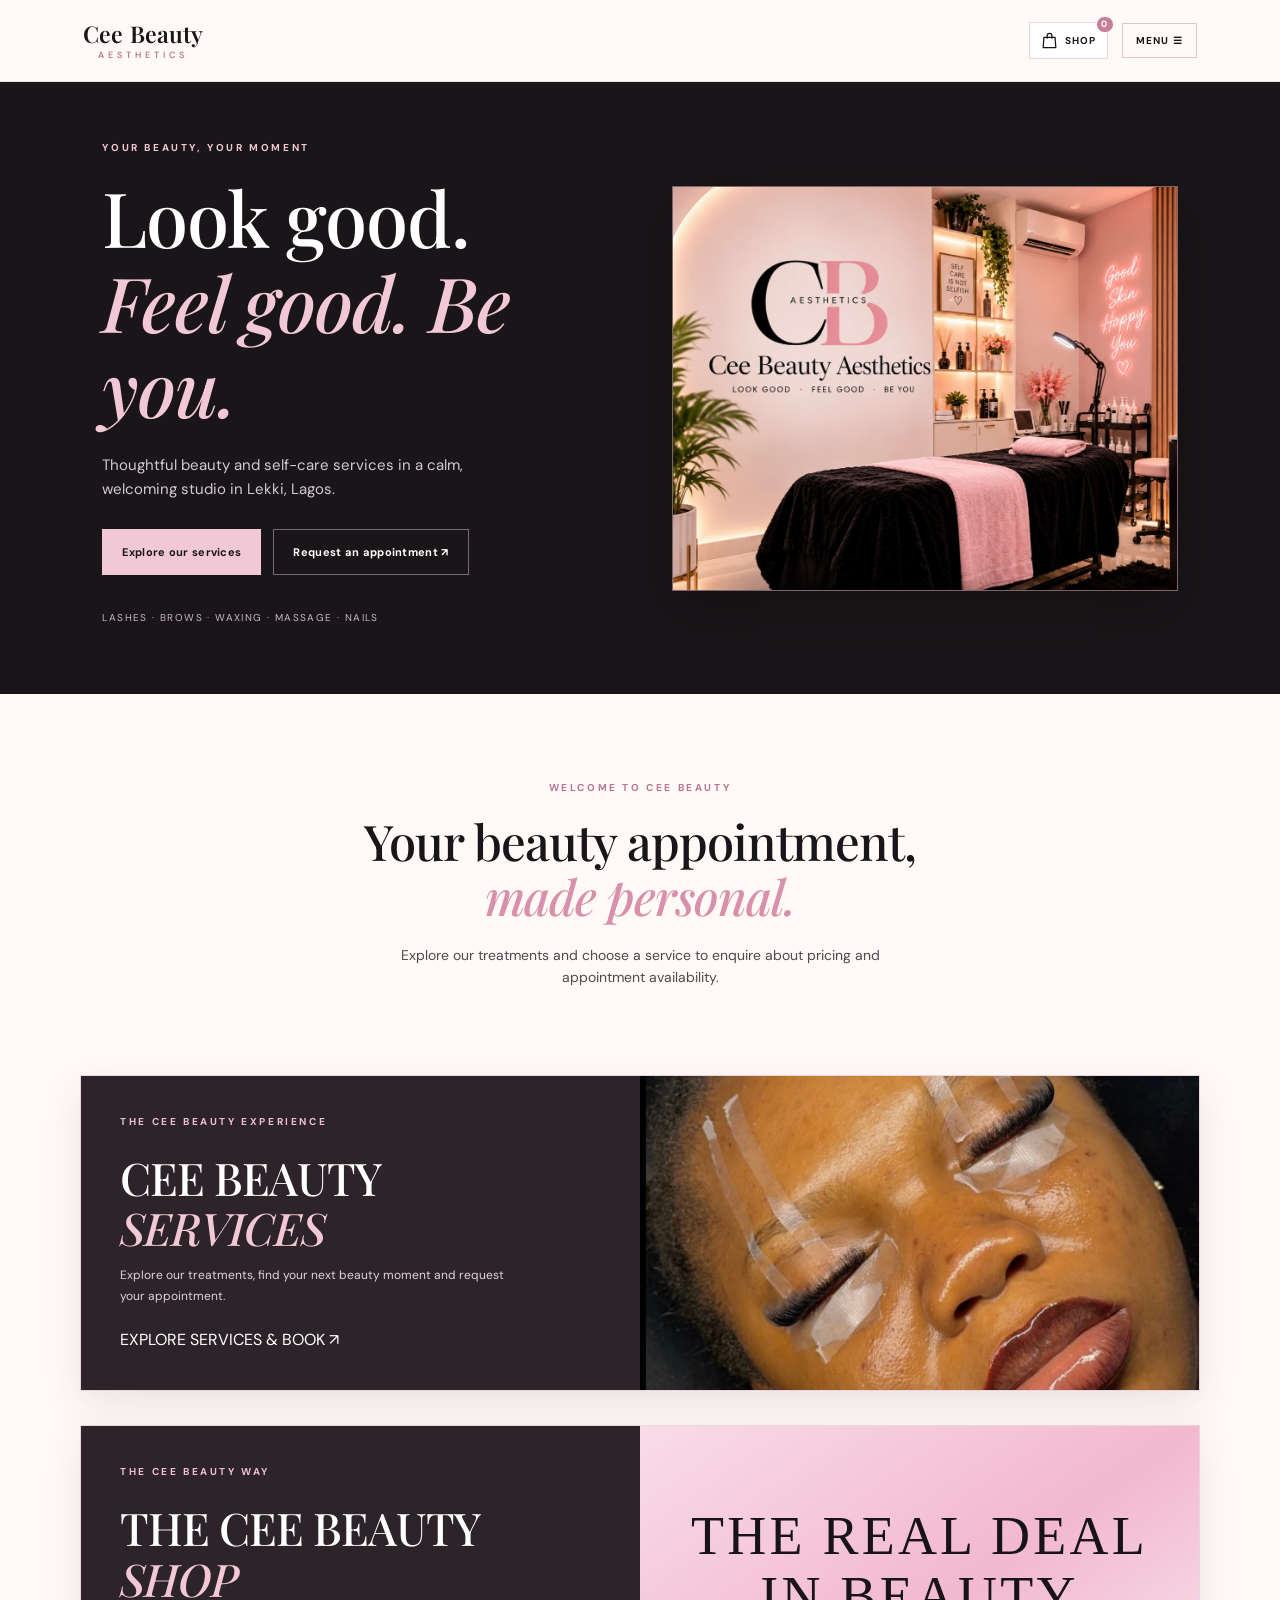
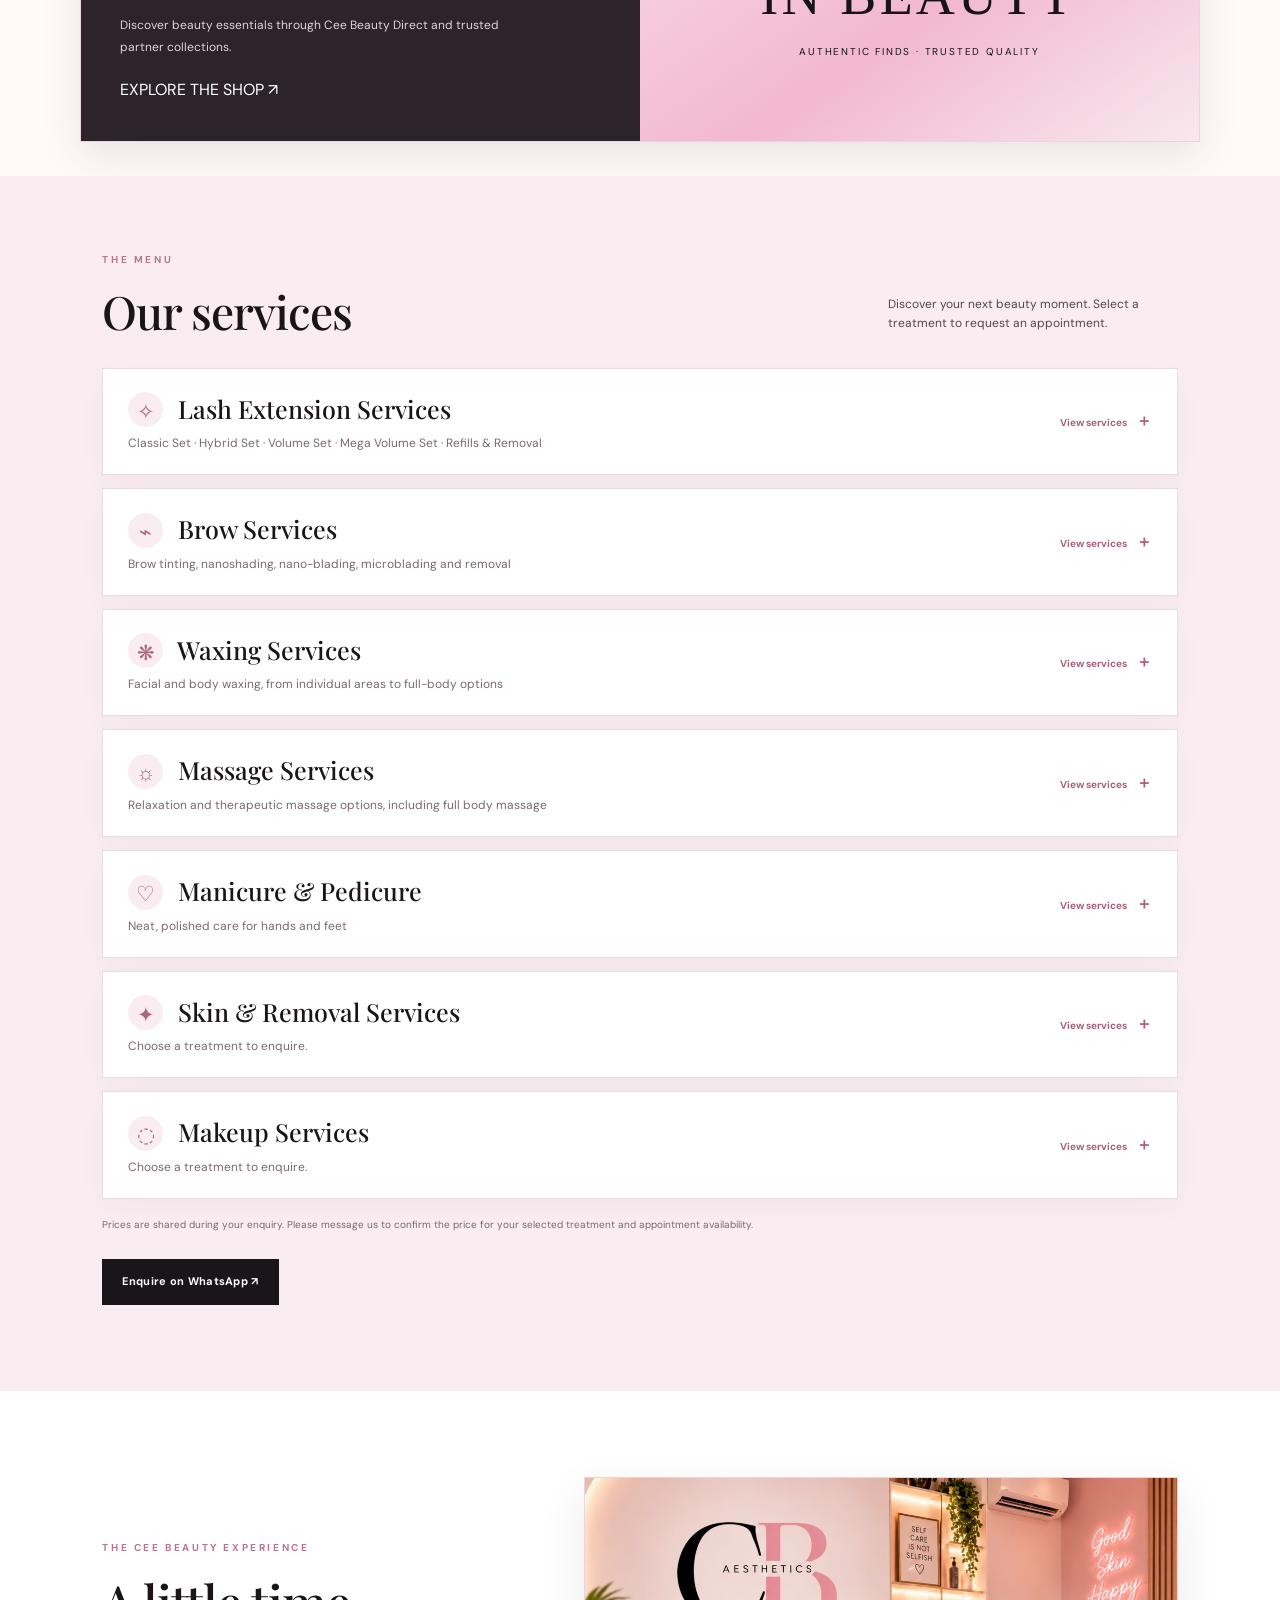
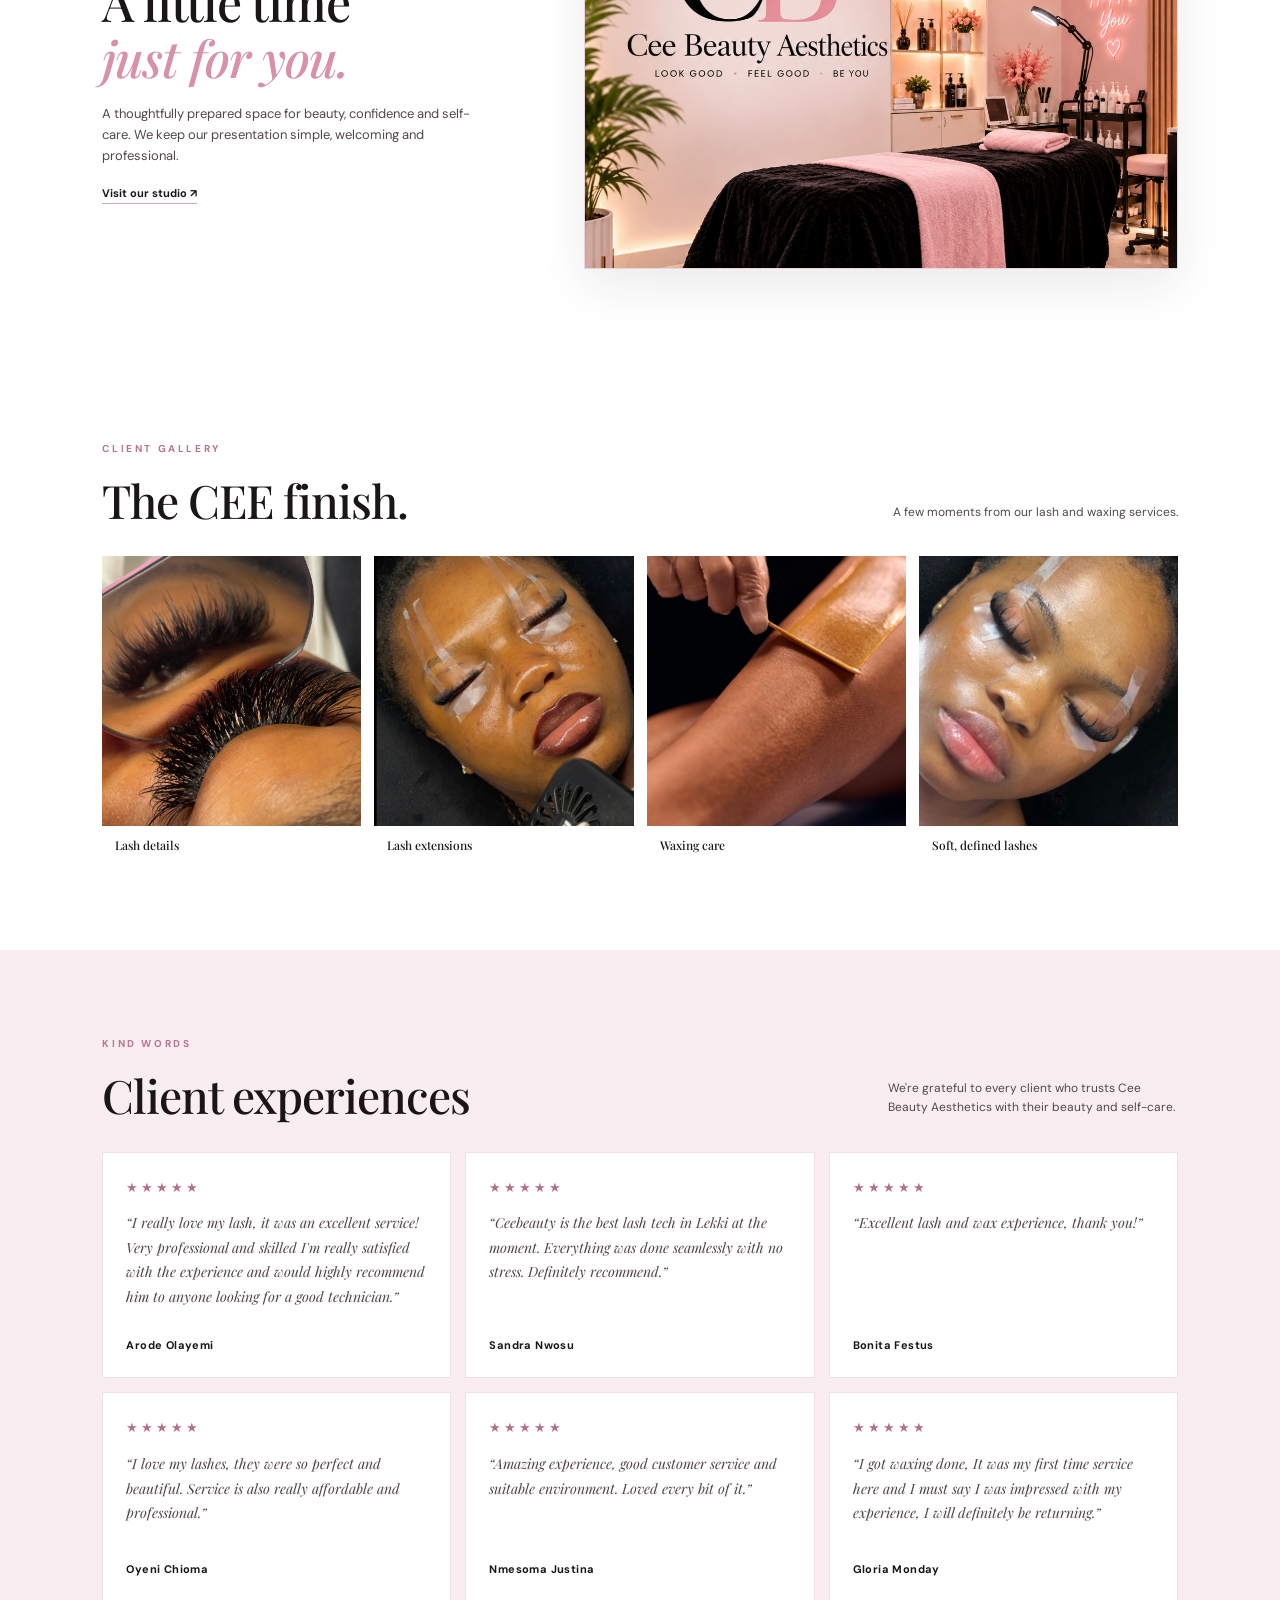
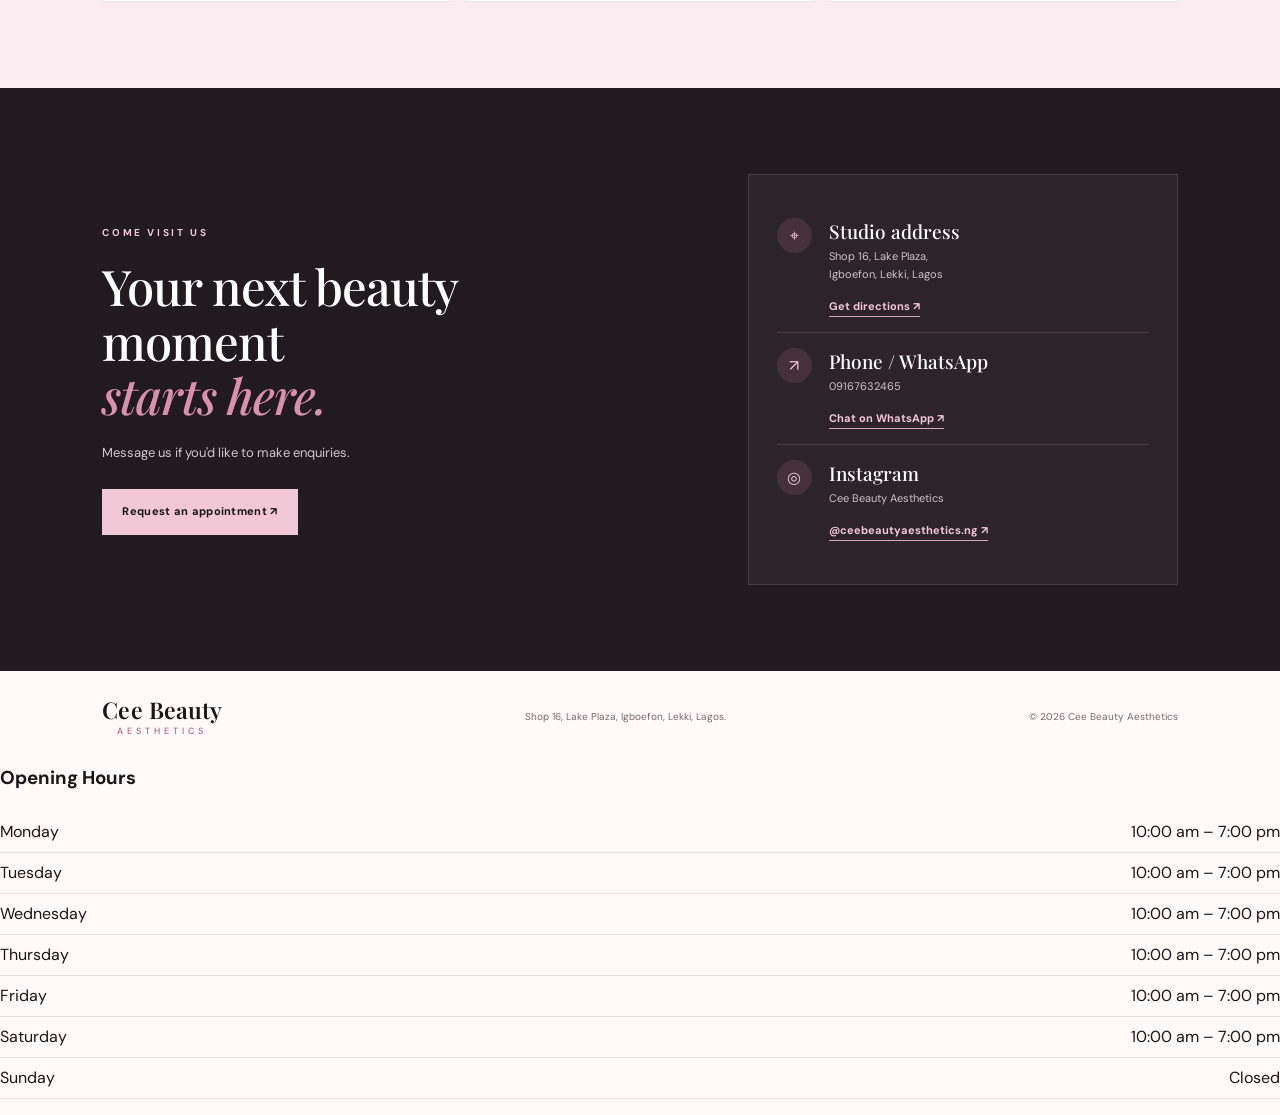
==== commit 26934ab8: "Add files via upload" ====
--- a/index.html
+++ b/index.html
@@ -7,21 +7,21 @@
 </head><body>
 <header class="site-header">
 <a class="brand brand-wordmark" href="#home" aria-label="Cee Beauty Aesthetics home"><span class="brand-name">Cee Beauty <small>AESTHETICS</small></span></a>
-<button class="menu-toggle" id="menuToggle" aria-label="Open navigation" aria-expanded="false">MENU ☰</button>
-<nav id="navMenu" aria-label="Main menu"><a href="shop.html">Product shop</a><a href="services.html">Our services</a><a href="studio-rental.html">Studio rental</a><a href="#reviews">Reviews</a><a href="#contact">Contact</a></nav>
+<div class="header-actions"><a class="header-bag" href="shop.html" aria-label="Open The Cee Beauty Shop" title="Shop"><svg viewBox="0 0 24 24" aria-hidden="true"><path d="M5 8h14l1 13H4L5 8Z"/><path d="M9 9V6a3 3 0 0 1 6 0v3"/></svg><span>SHOP</span><b class="header-bag-count" aria-label="Items in bag">0</b></a><button class="menu-toggle" id="menuToggle" aria-label="Open navigation" aria-expanded="false">MENU ☰</button></div>
+<nav id="navMenu" aria-label="Main menu"><a href="shop.html">The Cee Beauty Shop</a><a href="admin.html">The Cee Shop Admin</a><a href="services.html">Our services</a><a href="studio-rental.html">Studio rental</a><a href="#reviews">Reviews</a><a href="#contact">Contact</a></nav>
 </header><main>
 <section class="hero" id="home"><div class="hero-copy"><p class="eyebrow">YOUR BEAUTY, YOUR MOMENT</p>
-<h1>Look good.<br><em>Feel good. Be you.</em></h1><p class="hero-text">Thoughtful beauty and self-care services in a calm, welcoming studio in Lekki, Lagos.</p>
+<h1 id="homeHeroTitle">Look good.<br><em>Feel good. Be you.</em></h1><p class="hero-text" id="homeHeroSubtitle">Thoughtful beauty and self-care services in a calm, welcoming studio in Lekki, Lagos.</p>
 <div class="hero-actions"><a class="button button-pink" href="services.html">Explore our services</a><a class="button button-outline" href="#" data-whatsapp>Request an appointment ↗</a></div>
 <p class="hero-note">LASHES · BROWS · WAXING · MASSAGE · NAILS</p></div>
-<div class="hero-photo"><img src="studio-interior.jpeg" alt="Cee Beauty Aesthetics studio interior"></div></section>
+<div class="hero-photo"><img id="homeHeroImage" src="studio-interior.jpeg" alt="Cee Beauty Aesthetics studio interior"></div></section>
 <section class="intro section-pad"><p class="eyebrow">WELCOME TO CEE BEAUTY</p><h2>Your beauty appointment,<br><em>made personal.</em></h2><p>Explore our treatments and choose a service to enquire about pricing and appointment availability.</p></section>
 <a class="services-home-tile" href="services.html" aria-label="Explore Cee Beauty services and request an appointment"><div class="services-home-tile-copy"><p class="eyebrow">THE CEE BEAUTY EXPERIENCE</p><h2>CEE BEAUTY<br><em>SERVICES</em></h2><p>Explore our treatments, find your next beauty moment and request your appointment.</p><span class="tile-link">EXPLORE SERVICES &amp; BOOK ↗</span></div><div class="services-home-tile-image"><img src="lash-client-1.jpeg" alt="Cee Beauty client wearing a finished lash set"></div></a>
-<a class="services-home-tile shop-home-tile" href="shop.html" aria-label="Explore the Cee Beauty Product Shop"><div class="services-home-tile-copy"><p class="eyebrow">THE CEE BEAUTY EDIT</p><h2>CEE BEAUTY<br><em>PRODUCT SHOP</em></h2><p>Discover beauty essentials through Cee Beauty Direct and trusted partner collections.</p><span class="tile-link">EXPLORE THE SHOP ↗</span></div><div class="services-home-tile-image shop-tile-art" aria-hidden="true"><span>THE REAL DEAL<br>IN BEAUTY</span><small>AUTHENTIC FINDS · TRUSTED QUALITY</small></div></a>
-<section class="services section-pad" id="services"><div class="section-heading"><div><p class="eyebrow">THE MENU</p><h2>Our services</h2></div><p>Discover your next beauty moment. Tap any treatment to enquire privately about pricing and availability.</p></div>
+<a class="services-home-tile shop-home-tile" href="shop.html" aria-label="Explore the Cee Beauty Product Shop"><div class="services-home-tile-copy"><p class="eyebrow">THE CEE BEAUTY WAY</p><h2>THE CEE BEAUTY<br><em>SHOP</em></h2><p>Discover beauty essentials through Cee Beauty Direct and trusted partner collections.</p><span class="tile-link">EXPLORE THE SHOP ↗</span></div><div class="services-home-tile-image shop-tile-art" aria-hidden="true"><span>THE REAL DEAL<br>IN BEAUTY</span><small>AUTHENTIC FINDS · TRUSTED QUALITY</small></div></a>
+<section class="services section-pad" id="services"><div class="section-heading"><div><p class="eyebrow">THE MENU</p><h2>Our services</h2></div><p>Discover your next beauty moment. Select a treatment to request an appointment.</p></div>
 <details class="service-accordion" data-photo="lash-detail-1.jpeg"><summary><span class="service-summary-copy"><strong><span class="category-icon" aria-hidden="true">✧</span> Lash Extension Services</strong><small>Classic Set · Hybrid Set · Volume Set · Mega Volume Set · Refills &amp; Removal</small></span><span class="accordion-action">View services <b>＋</b></span></summary><div class="accordion-content"><div class="price-list"><a href="#" data-service="Lash Extension (Classic)" class="price-row"><span>Lash Extension (Classic)</span><strong class="enquire-label">Enquire ↗</strong></a><a href="#" data-service="Lash Extension (Hybrid)" class="price-row"><span>Lash Extension (Hybrid)</span><strong class="enquire-label">Enquire ↗</strong></a><a href="#" data-service="Lash Extension (Volume)" class="price-row"><span>Lash Extension (Volume)</span><strong class="enquire-label">Enquire ↗</strong></a><a href="#" data-service="Lash Extension (Mega Volume)" class="price-row"><span>Lash Extension (Mega Volume)</span><strong class="enquire-label">Enquire ↗</strong></a><a href="#" data-service="Lash refill" class="price-row"><span>Lash refill</span><strong class="enquire-label">Enquire ↗</strong></a><a href="#" data-service="Lash removal" class="price-row"><span>Lash removal</span><strong class="enquire-label">Enquire ↗</strong></a><a href="#" data-service="Cluster lashes (Hybrid)" class="price-row"><span>Cluster lashes (Hybrid)</span><strong class="enquire-label">Enquire ↗</strong></a><a href="#" data-service="Cluster lashes (Standard Volume)" class="price-row"><span>Cluster lashes (Standard Volume)</span><strong class="enquire-label">Enquire ↗</strong></a><a href="#" data-service="Cluster lashes (Heavy Volume)" class="price-row"><span>Cluster lashes (Heavy Volume)</span><strong class="enquire-label">Enquire ↗</strong></a></div></details>
 <details class="service-accordion"><summary><span class="service-summary-copy"><strong><span class="category-icon" aria-hidden="true">⌁</span> Brow Services</strong><small>Brow tinting, nanoshading, nano-blading, microblading and removal</small></span><span class="accordion-action">View services <b>＋</b></span></summary><div class="accordion-content"><div class="price-list"><a href="#" data-service="Brow tint" class="price-row"><span>Brow tint</span><strong class="enquire-label">Enquire ↗</strong></a><a href="#" data-service="Nanoshading / Microshading" class="price-row"><span>Nanoshading / Microshading</span><strong class="enquire-label">Enquire ↗</strong></a><a href="#" data-service="Nano-blading / Nanostrokes" class="price-row"><span>Nano-blading / Nanostrokes</span><strong class="enquire-label">Enquire ↗</strong></a><a href="#" data-service="Microblading" class="price-row"><span>Microblading</span><strong class="enquire-label">Enquire ↗</strong></a><a href="#" data-service="Microblading removal" class="price-row"><span>Microblading removal</span><strong class="enquire-label">Enquire ↗</strong></a></div></details>
-<details class="service-accordion" data-photo="waxing-service.jpeg"><summary><span class="service-summary-copy"><strong><span class="category-icon" aria-hidden="true">❋</span> Waxing Services</strong><small>Facial and body waxing, from individual areas to full-body options</small></span><span class="accordion-action">View services <b>＋</b></span></summary><div class="accordion-content"><div class="price-list"><a href="#" data-service="Bikini line" class="price-row"><span>Bikini line</span><strong class="enquire-label">Enquire ↗</strong></a><a href="#" data-service="Chin waxing" class="price-row"><span>Chin waxing</span><strong class="enquire-label">Enquire ↗</strong></a><a href="#" data-service="Eyebrow waxing" class="price-row"><span>Eyebrow waxing</span><strong class="enquire-label">Enquire ↗</strong></a><a href="#" data-service="Underarm wax" class="price-row"><span>Underarm wax</span><strong class="enquire-label">Enquire ↗</strong></a><a href="#" data-service="Lower belly wax" class="price-row"><span>Lower belly wax</span><strong class="enquire-label">Enquire ↗</strong></a><a href="#" data-service="Tummy wax" class="price-row"><span>Tummy wax</span><strong class="enquire-label">Enquire ↗</strong></a><a href="#" data-service="Lower back wax" class="price-row"><span>Lower back wax</span><strong class="enquire-label">Enquire ↗</strong></a><a href="#" data-service="Bum wax" class="price-row"><span>Bum wax</span><strong class="enquire-label">Enquire ↗</strong></a><a href="#" data-service="Hollywood wax" class="price-row"><span>Hollywood wax</span><strong class="enquire-label">Enquire ↗</strong></a><a href="#" data-service="Full arm wax" class="price-row"><span>Full arm wax</span><strong class="enquire-label">Enquire ↗</strong></a><a href="#" data-service="Half arm wax" class="price-row"><span>Half arm wax</span><strong class="enquire-label">Enquire ↗</strong></a><a href="#" data-service="Full leg wax" class="price-row"><span>Full leg wax</span><strong class="enquire-label">Enquire ↗</strong></a><a href="#" data-service="Half leg wax" class="price-row"><span>Half leg wax</span><strong class="enquire-label">Enquire ↗</strong></a><a href="#" data-service="Full body wax (with Brazilian)" class="price-row"><span>Full body wax (with Brazilian)</span><strong class="enquire-label">Enquire ↗</strong></a><a href="#" data-service="Full body wax (without Brazilian)" class="price-row"><span>Full body wax (without Brazilian)</span><strong class="enquire-label">Enquire ↗</strong></a><a href="#" data-service="Facial wax" class="price-row"><span>Facial wax</span><strong class="enquire-label">Enquire ↗</strong></a><a href="#" data-service="Nose wax" class="price-row"><span>Nose wax</span><strong class="enquire-label">Enquire ↗</strong></a></div></details>
+<details class="service-accordion" data-photo="waxing-service.jpeg"><summary><span class="service-summary-copy"><strong><span class="category-icon" aria-hidden="true">❋</span> Waxing Services</strong><small>Facial and body waxing, from individual areas to full-body options</small></span><span class="accordion-action">View services <b>＋</b></span></summary><div class="accordion-content"><div class="price-list"><a href="#" data-service="Bikini line" class="price-row"><span>Bikini line</span><strong class="enquire-label">Enquire ↗</strong></a><a href="#" data-service="Brazilian Wax" class="price-row"><span>Brazilian Wax</span><strong class="enquire-label">Enquire ↗</strong></a><a href="#" data-service="Chin waxing" class="price-row"><span>Chin waxing</span><strong class="enquire-label">Enquire ↗</strong></a><a href="#" data-service="Eyebrow waxing" class="price-row"><span>Eyebrow waxing</span><strong class="enquire-label">Enquire ↗</strong></a><a href="#" data-service="Underarm wax" class="price-row"><span>Underarm wax</span><strong class="enquire-label">Enquire ↗</strong></a><a href="#" data-service="Lower belly wax" class="price-row"><span>Lower belly wax</span><strong class="enquire-label">Enquire ↗</strong></a><a href="#" data-service="Tummy wax" class="price-row"><span>Tummy wax</span><strong class="enquire-label">Enquire ↗</strong></a><a href="#" data-service="Lower back wax" class="price-row"><span>Lower back wax</span><strong class="enquire-label">Enquire ↗</strong></a><a href="#" data-service="Bum wax" class="price-row"><span>Bum wax</span><strong class="enquire-label">Enquire ↗</strong></a><a href="#" data-service="Hollywood wax" class="price-row"><span>Hollywood wax</span><strong class="enquire-label">Enquire ↗</strong></a><a href="#" data-service="Full arm wax" class="price-row"><span>Full arm wax</span><strong class="enquire-label">Enquire ↗</strong></a><a href="#" data-service="Half arm wax" class="price-row"><span>Half arm wax</span><strong class="enquire-label">Enquire ↗</strong></a><a href="#" data-service="Full leg wax" class="price-row"><span>Full leg wax</span><strong class="enquire-label">Enquire ↗</strong></a><a href="#" data-service="Half leg wax" class="price-row"><span>Half leg wax</span><strong class="enquire-label">Enquire ↗</strong></a><a href="#" data-service="Full body wax (with Brazilian)" class="price-row"><span>Full body wax (with Brazilian)</span><strong class="enquire-label">Enquire ↗</strong></a><a href="#" data-service="Full body wax (without Brazilian)" class="price-row"><span>Full body wax (without Brazilian)</span><strong class="enquire-label">Enquire ↗</strong></a><a href="#" data-service="Facial wax" class="price-row"><span>Facial wax</span><strong class="enquire-label">Enquire ↗</strong></a><a href="#" data-service="Nose wax" class="price-row"><span>Nose wax</span><strong class="enquire-label">Enquire ↗</strong></a></div></details>
 <details class="service-accordion"><summary><span class="service-summary-copy"><strong><span class="category-icon" aria-hidden="true">☼</span> Massage Services</strong><small>Relaxation and therapeutic massage options, including full body massage</small></span><span class="accordion-action">View services <b>＋</b></span></summary><div class="accordion-content"><div class="price-list"><a href="#" data-service="Swedish massage" class="price-row"><span>Swedish massage</span><strong class="enquire-label">Enquire ↗</strong></a><a href="#" data-service="Deep tissue massage" class="price-row"><span>Deep tissue massage</span><strong class="enquire-label">Enquire ↗</strong></a><a href="#" data-service="Sports massage" class="price-row"><span>Sports massage</span><strong class="enquire-label">Enquire ↗</strong></a><a href="#" data-service="Pre-natal massage" class="price-row"><span>Pre-natal massage</span><strong class="enquire-label">Enquire ↗</strong></a><a href="#" data-service="Aromatherapy massage" class="price-row"><span>Aromatherapy massage</span><strong class="enquire-label">Enquire ↗</strong></a><a href="#" data-service="Feet massage" class="price-row"><span>Feet massage</span><strong class="enquire-label">Enquire ↗</strong></a><a href="#" data-service="Full body massage" class="price-row"><span>Full body massage</span><strong class="enquire-label">Enquire ↗</strong></a></div></details>
 <details class="service-accordion"><summary><span class="service-summary-copy"><strong><span class="category-icon" aria-hidden="true">♡</span> Manicure &amp; Pedicure</strong><small>Neat, polished care for hands and feet</small></span><span class="accordion-action">View services <b>＋</b></span></summary><div class="accordion-content"><div class="price-list"><a href="#" data-service="Pedicure" class="price-row"><span>Pedicure</span><strong class="enquire-label">Enquire ↗</strong></a><a href="#" data-service="Manicure" class="price-row"><span>Manicure</span><strong class="enquire-label">Enquire ↗</strong></a></div></details>
 <details class="service-accordion"><summary><span class="service-summary-copy"><strong><span class="category-icon" aria-hidden="true">✦</span> Skin &amp; Removal Services</strong><small>Choose a treatment to enquire.</small></span><span class="accordion-action">View services <b>＋</b></span></summary><div class="accordion-content"><div class="price-list"><a href="#" data-service="Skin tag removal" class="price-row"><span>Skin tag removal</span><strong class="enquire-label">Enquire ↗</strong></a><a href="#" data-service="Mole removal" class="price-row"><span>Mole removal</span><strong class="enquire-label">Enquire ↗</strong></a><a href="#" data-service="Spots removal" class="price-row"><span>Spots removal</span><strong class="enquire-label">Enquire ↗</strong></a></div></details>
@@ -29,7 +29,7 @@
 <p class="fine-print">Prices are shared during your enquiry. Please message us to confirm the price for your selected treatment and appointment availability.</p><div class="center-cta"><a href="#" class="button button-dark" data-whatsapp>Enquire on WhatsApp ↗</a></div></section>
 <section class="studio-feature section-pad" id="studio"><div class="studio-feature-copy"><p class="eyebrow">THE CEE BEAUTY EXPERIENCE</p><h2>A little time<br><em>just for you.</em></h2><p>A thoughtfully prepared space for beauty, confidence and self-care. We keep our presentation simple, welcoming and professional.</p><a class="text-link" href="#contact">Visit our studio ↗</a></div><div class="studio-feature-image"><img src="studio-brand.jpg" alt="Cee Beauty Aesthetics logo and studio interior"></div></section>
 <section class="work-gallery section-pad" aria-label="Our work">
-<div class="section-heading"><div><p class="eyebrow">THE CEE FINISH</p><h2>Beauty in the details</h2></div><p>A few moments from our lash and waxing services.</p></div>
+<div class="section-heading"><div><p class="eyebrow">CLIENT GALLERY</p><h2>The CEE finish.</h2></div><p>A few moments from our lash and waxing services.</p></div>
 <div class="work-gallery-grid">
 <figure><img src="lash-detail-1.jpeg" alt="Close-up detail of a finished lash set"><figcaption>Lash details</figcaption></figure>
 <figure><img src="lash-client-1.jpeg" alt="Client wearing a finished lash set"><figcaption>Lash extensions</figcaption></figure>
@@ -44,7 +44,7 @@
 <article class="review-card"><div class="stars" aria-label="5 out of 5 stars">★★★★★</div><p>“Amazing experience, good customer service and suitable environment. Loved every bit of it.”</p><h3>Nmesoma Justina</h3></article>
 <article class="review-card"><div class="stars" aria-label="5 out of 5 stars">★★★★★</div><p>“I got waxing done, It was my first time service here and I must say I was impressed with my experience, I will definitely be returning.”</p><h3>Gloria Monday</h3></article>
 </div></section>
-<section class="visit section-pad" id="contact"><div class="visit-copy"><p class="eyebrow">COME VISIT US</p><h2>Your next beauty moment<br><em>starts here.</em></h2><p>Contact us for appointment requests and enquiries.</p><a class="button button-pink" href="#" data-whatsapp>Request an appointment ↗</a></div>
+<section class="visit section-pad" id="contact"><div class="visit-copy"><p class="eyebrow">COME VISIT US</p><h2>Your next beauty moment<br><em>starts here.</em></h2><p>Message us if you'd like to make enquiries.</p><a class="button button-pink" href="#" data-whatsapp>Request an appointment ↗</a></div>
 <div class="contact-card">
 <div class="contact-item"><span class="contact-icon">⌖</span><div><h3>Studio address</h3><p>Shop 16, Lake Plaza,<br>Igboefon, Lekki, Lagos</p><a class="text-link" target="_blank" rel="noopener" href="https://www.google.com/maps/search/?api=1&query=Shop+16+Lake+Plaza+Igboefon+Lekki+Lagos">Get directions ↗</a></div></div>
 <div class="contact-item"><span class="contact-icon">↗</span><div><h3>Phone / WhatsApp</h3><p>09167632465</p><a class="text-link" href="https://wa.me/2349167632465" target="_blank" rel="noopener">Chat on WhatsApp ↗</a></div></div>
--- a/style.css
+++ b/style.css
@@ -96,3 +96,11 @@
 .shop-note { margin-top:22px; background:#fbf2f6; }
 .shop-note p { max-width:720px; }
 @media(max-width:700px) { .shop-model-grid { grid-template-columns:1fr; } .shop-hero-art { min-height:260px; } }
+
+/* Shared header actions and owner-managed catalogue */
+.header-actions{display:flex;align-items:center;gap:14px;margin-left:auto}.header-bag{display:flex;align-items:center;gap:6px;color:var(--ink);text-decoration:none;font:700 10px var(--sans);letter-spacing:.12em;padding:8px 10px;border:1px solid #ead5de;background:#fff}.header-bag svg{width:19px;height:19px;fill:none;stroke:currentColor;stroke-width:1.6;stroke-linecap:round;stroke-linejoin:round}.site-header{gap:18px}
+.booking-service-picker{border:1px solid #e5d7dd;padding:14px;margin:5px 0 8px;min-width:0}.booking-service-picker legend{font:600 11px var(--sans);color:#493941;padding:0 5px}.booking-service-picker legend span{font-weight:400;color:#8a7880}.booking-service-options{display:grid;grid-template-columns:repeat(2,minmax(0,1fr));gap:14px}.booking-service-group h4{font:500 16px Georgia,serif;margin:7px 0;color:#9b5d76}.booking-service-group>div{display:grid;gap:7px}.booking-service-option{display:flex!important;align-items:center;gap:8px;margin:0!important;font-weight:400!important}.booking-service-option input{width:16px!important;min-height:16px!important;accent-color:#a65f7b}.booking-service-option span{font-size:12px;color:#584650}.shop-delivery-note{display:flex;gap:12px;align-items:center;flex-wrap:wrap;background:#fbf2f6;border:1px solid #efdce5;padding:13px 16px;margin:18px 0;font-size:12px}.shop-delivery-note strong{font-family:Georgia,serif;font-size:17px}.shop-delivery-note small{color:#806c76}.shop-spotlight{display:grid;grid-template-columns:repeat(3,minmax(0,1fr));gap:14px;margin:18px 0}.shop-spotlight-card{min-height:190px;position:relative;overflow:hidden;background:linear-gradient(140deg,#f7dce6,#f4c4d4,#f9edf1);display:flex;align-items:flex-end;padding:18px;color:#241820}.shop-spotlight-card img{position:absolute;inset:0;width:100%;height:100%;object-fit:cover}.shop-spotlight-card:after{content:"";position:absolute;inset:35% 0 0;background:linear-gradient(transparent,#1d1219b8)}.shop-spotlight-card strong{position:relative;z-index:1;color:#fff;font:500 22px Georgia,serif}.shop-spotlight-card span{position:absolute;top:14px;left:14px;z-index:1;background:#fff;padding:5px 9px;font-size:9px;letter-spacing:.12em}.regirl-spotlight{display:flex;gap:12px;overflow:hidden;margin:16px 0 24px}.regirl-spotlight img{width:calc(33.333% - 8px);height:210px;object-fit:cover;background:#faf4f7;flex:0 0 calc(33.333% - 8px)}
+@media(max-width:760px){.header-actions{gap:6px}.header-bag{padding:7px}.booking-service-options{grid-template-columns:1fr}.shop-spotlight{grid-template-columns:1fr 1fr}.shop-spotlight-card{min-height:155px}.regirl-spotlight img{height:160px}}
+.header-bag{position:relative}.header-bag-count{position:absolute;top:-7px;right:-7px;min-width:17px;height:17px;border-radius:20px;background:#c77e99;color:#fff;display:grid;place-items:center;font-size:9px;line-height:1;padding:0 4px;border:1px solid #fff}
+.shop-hero-art{position:relative;overflow:hidden}.shop-hero-art img{position:absolute;inset:0;width:100%;height:100%;object-fit:cover;opacity:.34;mix-blend-mode:multiply}.shop-hero-art span,.shop-hero-art small{position:relative;z-index:1;text-shadow:0 1px 14px #fff8}
+.hair-product-image{width:100%;max-height:260px;object-fit:contain;display:block;background:#fff7fa;border-radius:9px;margin-bottom:18px}
